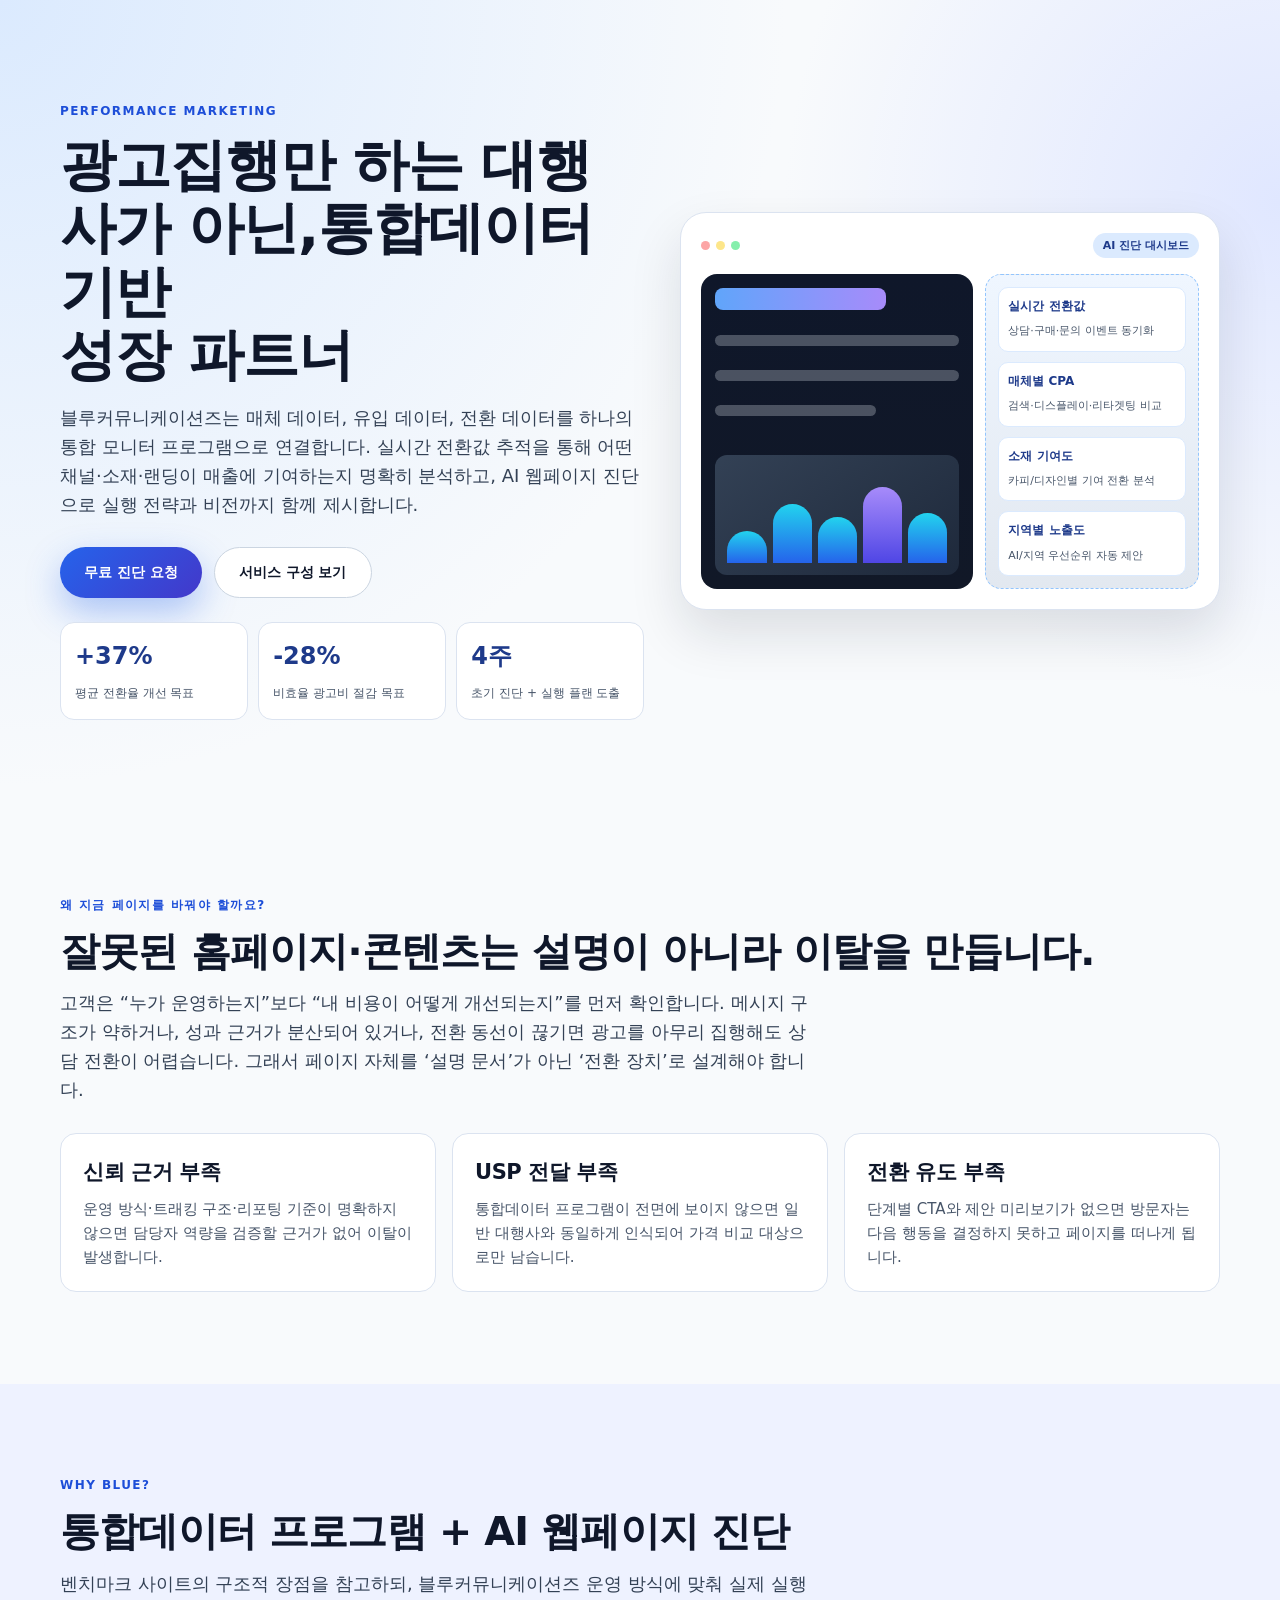
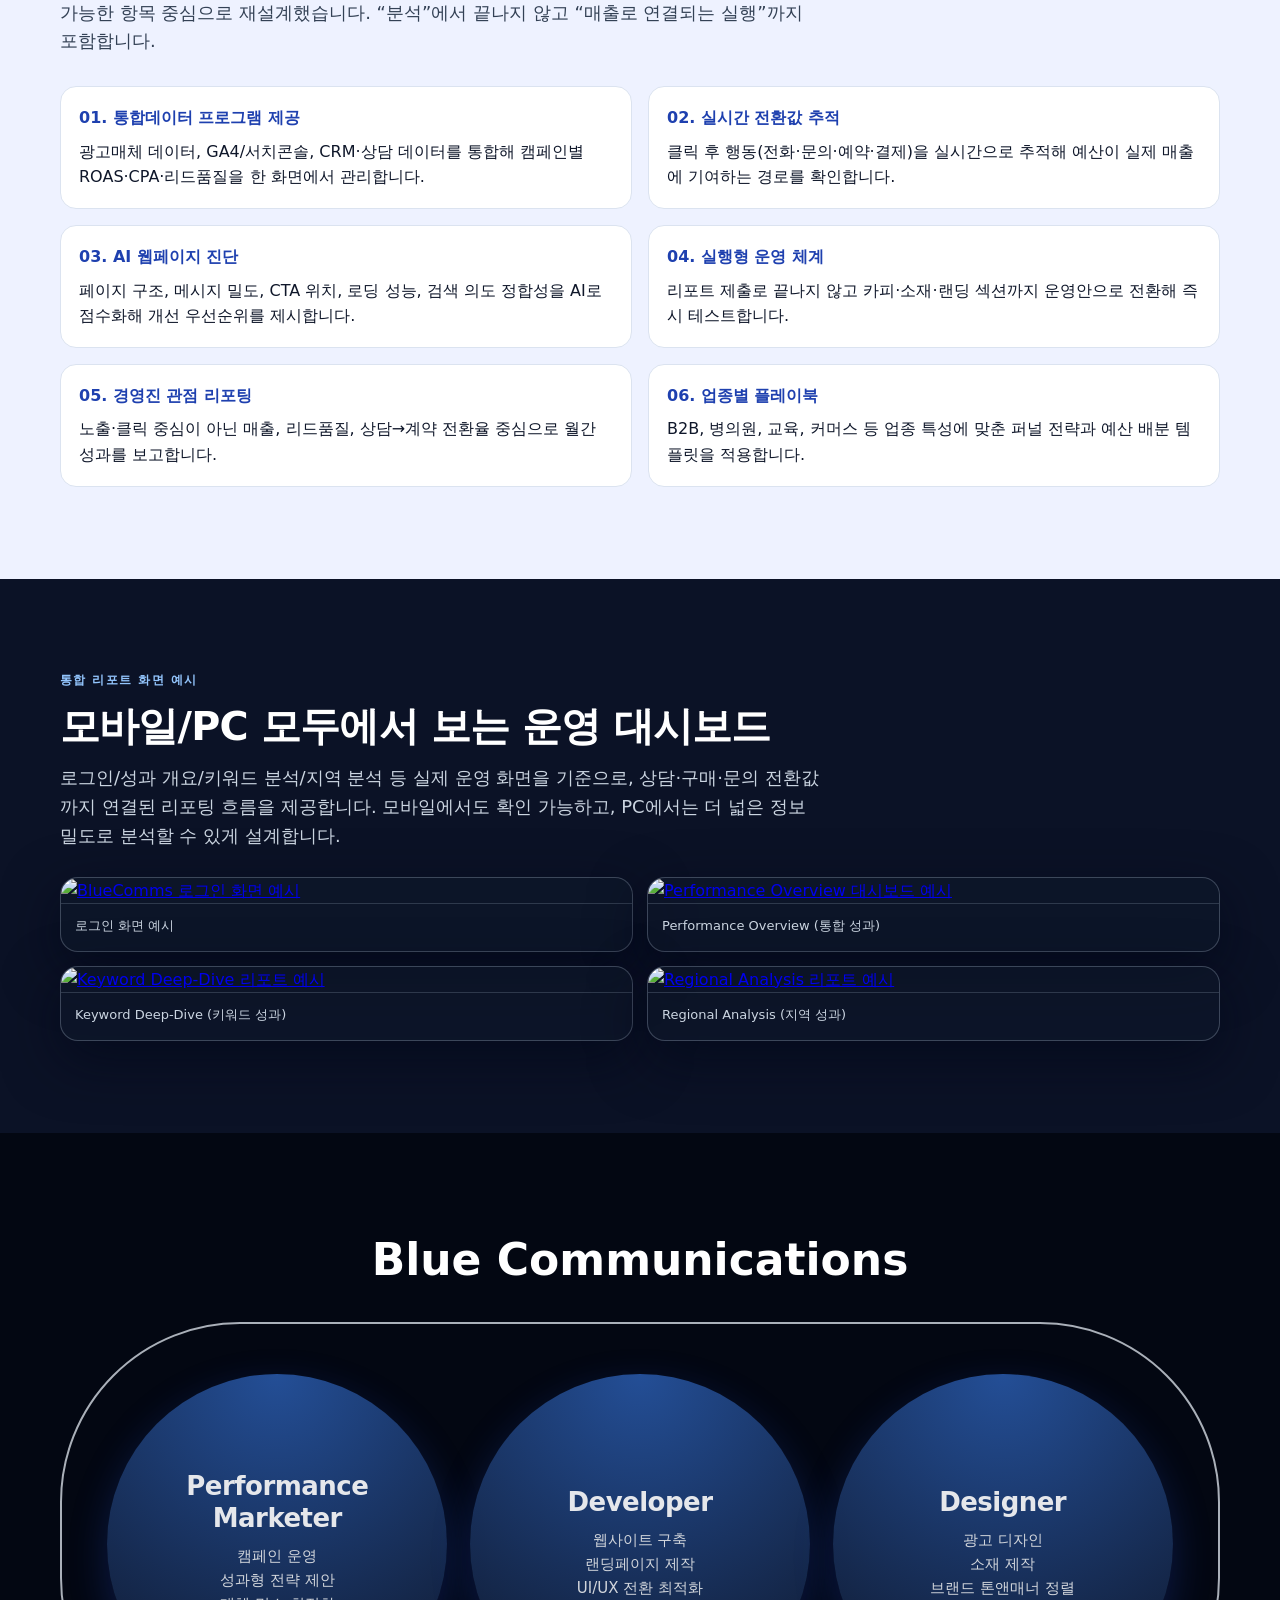
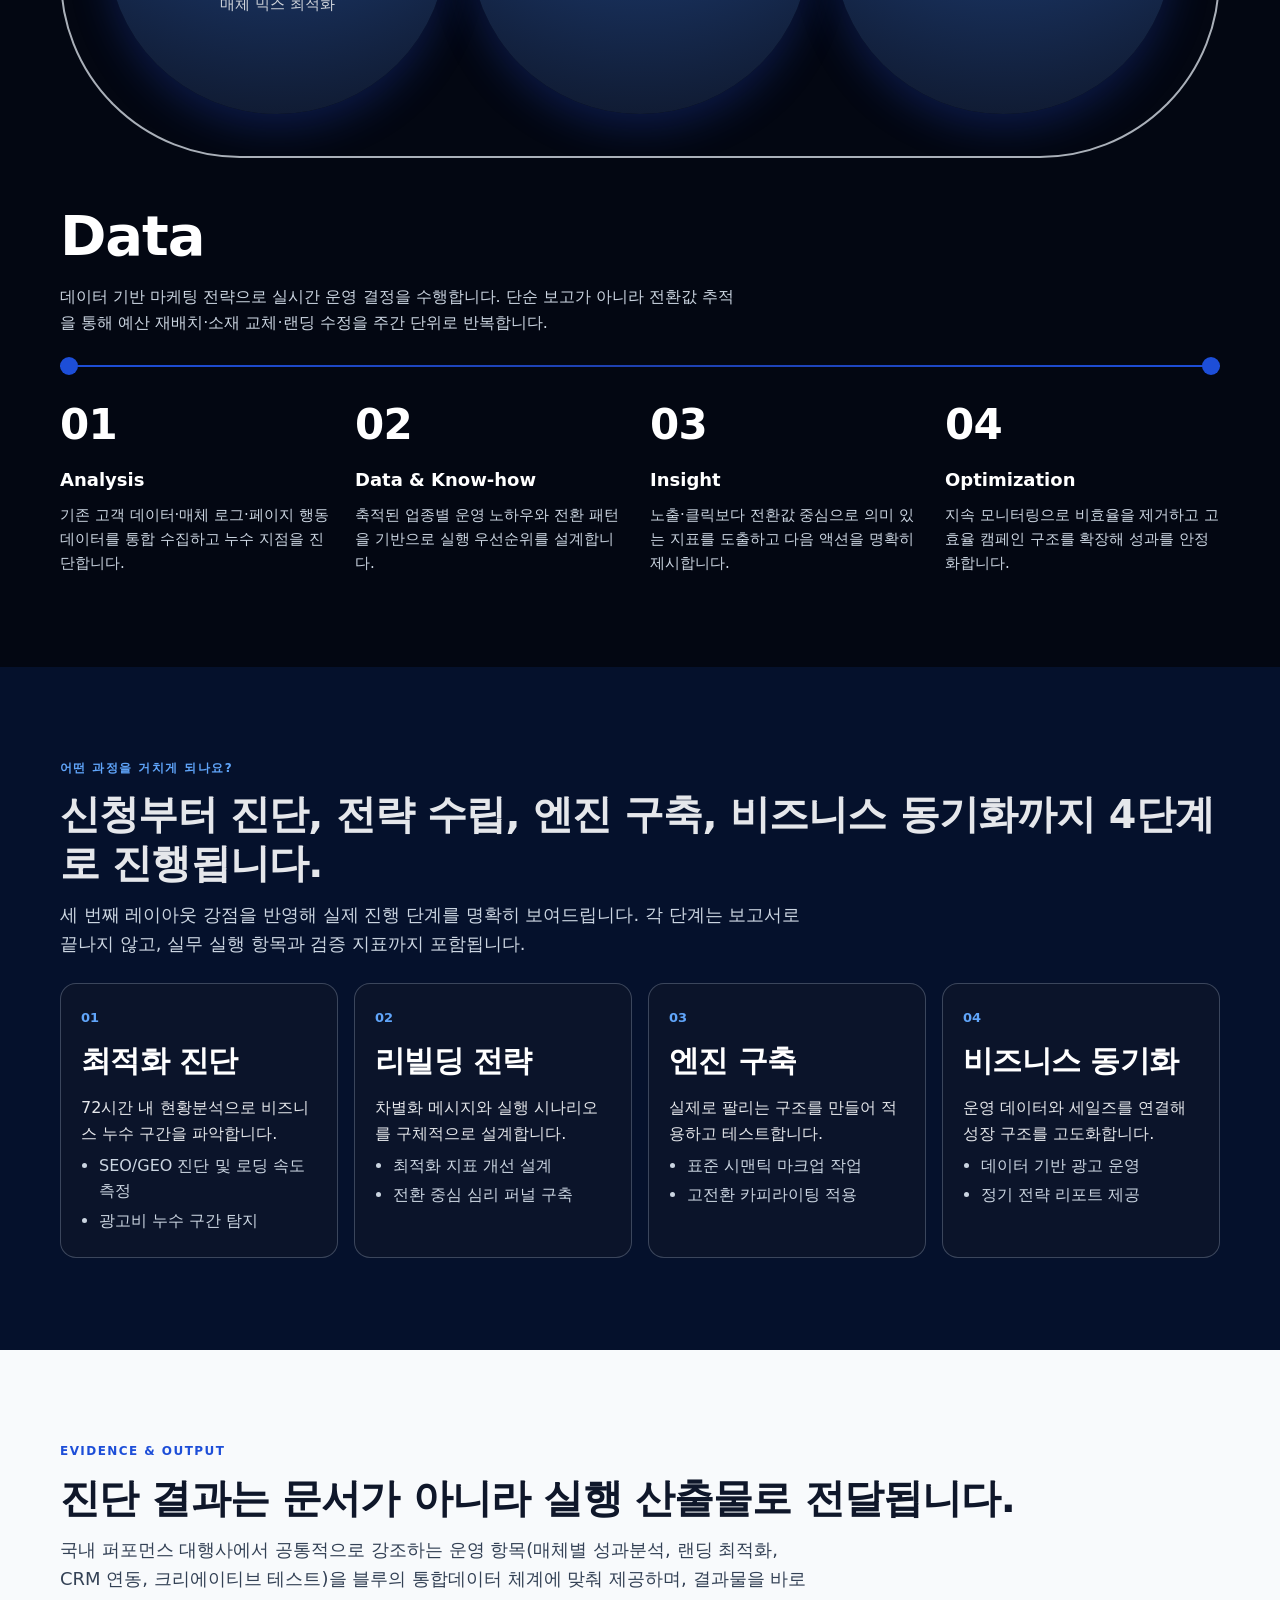
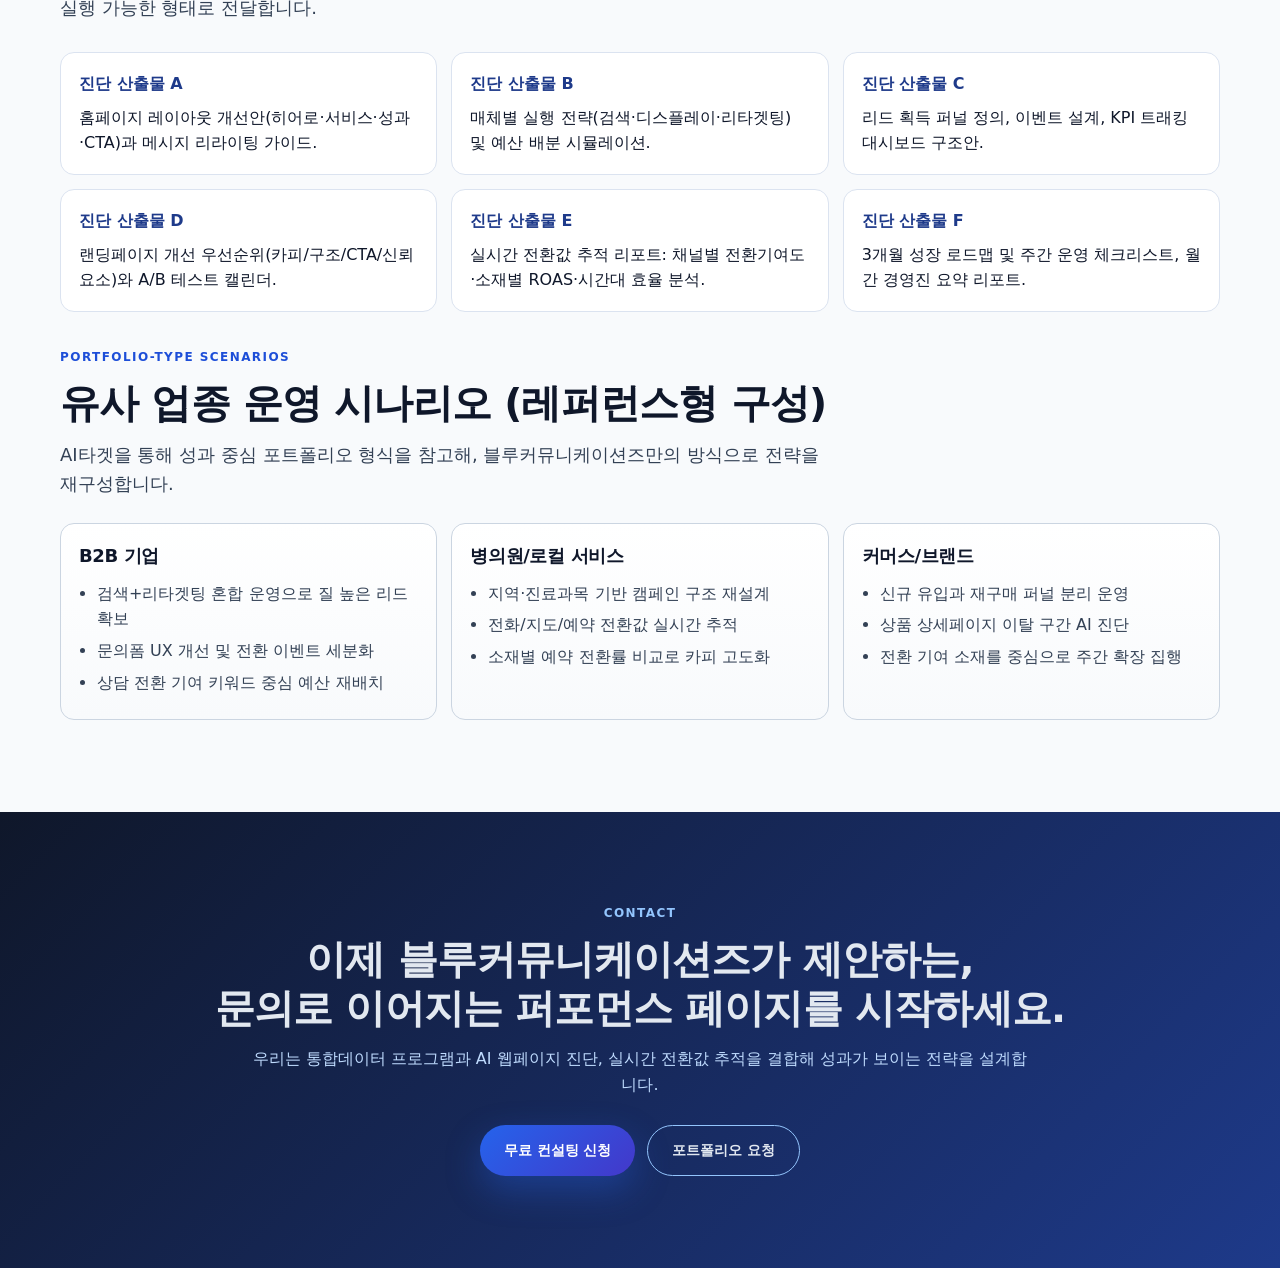
==== growthb-blue-landing2.html @ 8e46e07a "Update growthb-blue-landing2.html" ====
<!DOCTYPE html>
<html lang="ko">
<head>
  <meta charset="UTF-8" />
  <meta name="viewport" content="width=device-width, initial-scale=1" />
  <title>블루커뮤니케이션즈 | 퍼포먼스 마케팅</title>
  <style>
    * { box-sizing: border-box; margin: 0; padding: 0; }
    body {
      font-family: "Pretendard", "Noto Sans KR", -apple-system, BlinkMacSystemFont, system-ui, sans-serif;
      color: #0f172a;
      background: #f8fafc;
      line-height: 1.6;
    }
    .container { width: min(1160px, calc(100% - 40px)); margin: 0 auto; }
    section { padding: 92px 0; }
    .kicker { color: #1d4ed8; font-size: 12px; font-weight: 700; letter-spacing: .12em; text-transform: uppercase; margin-bottom: 12px; }
    h1, h2, h3, h4 { letter-spacing: -0.02em; }
    h1 { font-size: clamp(34px, 5vw, 56px); line-height: 1.13; margin-bottom: 18px; }
    h2 { font-size: clamp(30px, 3.1vw, 42px); line-height: 1.22; margin-bottom: 14px; }
    .lead { color: #334155; font-size: 18px; max-width: 760px; }
    .btn-row { display: flex; flex-wrap: wrap; gap: 12px; margin-top: 28px; }
    .btn { border-radius: 999px; padding: 13px 24px; font-size: 14px; font-weight: 700; text-decoration: none; display: inline-flex; align-items: center; justify-content: center; }
    .btn.primary { background: linear-gradient(135deg, #2563eb, #4338ca); color: #fff; box-shadow: 0 14px 35px rgba(37,99,235,.35); }
    .btn.ghost { border: 1px solid #cbd5e1; color: #0f172a; background: #fff; }

    .hero {
      padding: 102px 0 84px;
      background: radial-gradient(circle at top left, #dbeafe 0, transparent 52%), radial-gradient(circle at right 25%, #e0e7ff 0, transparent 35%), #f8fafc;
    }
    .hero-grid { display: grid; grid-template-columns: 1.04fr .96fr; gap: 36px; align-items: center; }
    .hero-metrics { margin-top: 24px; display: grid; grid-template-columns: repeat(3,1fr); gap: 10px; }
    .metric { background: #fff; border: 1px solid #dbe3f0; border-radius: 14px; padding: 14px; min-height: 84px; }
    .metric strong { display: block; font-size: 24px; color: #1e3a8a; margin-bottom: 4px; }
    .metric span { color: #475569; font-size: 12px; white-space: nowrap; }

    .monitor-card { border-radius: 26px; border: 1px solid #dbe3f0; background: #fff; padding: 20px; box-shadow: 0 24px 52px rgba(15,23,42,.12); }
    .monitor-head { display: flex; justify-content: space-between; align-items: center; margin-bottom: 16px; }
    .dots { display: flex; gap: 6px; }
    .dot { width: 9px; height: 9px; border-radius: 50%; }
    .dot:nth-child(1){ background: #fca5a5; }
    .dot:nth-child(2){ background: #fde68a; }
    .dot:nth-child(3){ background: #86efac; }
    .tag { font-size: 11px; color: #1e3a8a; font-weight: 700; background: #dbeafe; border-radius: 999px; padding: 4px 10px; }
    .monitor-body { display: grid; grid-template-columns: 1.12fr .88fr; gap: 12px; min-height: 300px; }
    .monitor-main { border-radius: 16px; background: linear-gradient(180deg, #0f172a, #111827); color: #e2e8f0; padding: 14px; display: grid; gap: 10px; }
    .line { height: 11px; border-radius: 999px; background: rgba(226,232,240,.28); }
    .line.main { width: 70%; height: 22px; border-radius: 8px; background: linear-gradient(90deg,#60a5fa,#a78bfa); }
    .line.short { width: 66%; }
    .chart-wrap { margin-top: auto; border-radius: 12px; height: 120px; background: linear-gradient(145deg, #334155, #1e293b); padding: 12px; display: flex; align-items: flex-end; gap: 6px; }
    .chart-wrap span { flex: 1; border-radius: 99px 99px 0 0; background: linear-gradient(180deg,#22d3ee,#2563eb); }
    .chart-wrap span:nth-child(1){ height: 34%; }
    .chart-wrap span:nth-child(2){ height: 62%; }
    .chart-wrap span:nth-child(3){ height: 48%; }
    .chart-wrap span:nth-child(4){ height: 79%; background: linear-gradient(180deg,#a78bfa,#4f46e5); }
    .chart-wrap span:nth-child(5){ height: 52%; }
    .monitor-side { border-radius: 16px; border: 1px dashed #93c5fd; background: linear-gradient(180deg, #eff6ff, #e2e8f0); padding: 12px; display: grid; gap: 10px; }
    .side-widget { border-radius: 10px; background: #fff; border: 1px solid #dbeafe; padding: 9px; }
    .side-widget strong { display: block; font-size: 12px; color: #1e3a8a; }
    .side-widget span { color: #475569; font-size: 11px; }

    .section-alt { background: #eef2ff; }
    .grid-3 { display: grid; grid-template-columns: repeat(3,1fr); gap: 16px; margin-top: 28px; }
    .card { background: #fff; border: 1px solid #dbe3f0; border-radius: 16px; padding: 22px; }
    .card h3 { font-size: 21px; margin-bottom: 8px; }
    .card p { color: #475569; font-size: 15px; }

    .solution-grid { margin-top: 30px; display: grid; grid-template-columns: 1fr 1fr; gap: 16px; }
    .solution-item { background: #fff; border-radius: 16px; border: 1px solid #dbe3f0; padding: 18px; }
    .solution-item strong { display: block; margin-bottom: 8px; color: #1e40af; }

    .dark-section { background: #030712; color: #e5e7eb; }
    .venn-shell { margin-top: 26px; padding: 42px 34px; border: 2px solid rgba(226,232,240,.75); border-radius: 180px; position: relative; overflow: hidden; }
    .venn-title { text-align: center; font-size: 56px; font-weight: 700; margin-bottom: 6px; }
    .venn-brand { text-align: center; font-size: 44px; font-weight: 700; color: #fff; margin-bottom: 24px; }
    .venn-grid { display: grid; grid-template-columns: repeat(3, 1fr); gap: 0; align-items: center; margin-top: 8px; }
    .venn-item {
      width: 100%; max-width: 340px; aspect-ratio: 1 / 1; border-radius: 50%;
      margin: 0 auto;
      padding: 54px 20px;
      text-align: center;
      background: radial-gradient(circle at top, rgba(59,130,246,.58), rgba(15,23,42,.92));
      display: flex; flex-direction: column; justify-content: center; gap: 10px;
      box-shadow: 0 14px 38px rgba(30,64,175,.33);
    }
    .venn-item h3 { font-size: 26px; line-height: 1.2; }
    .venn-item p { color: #d1d5db; font-size: 15px; }

    .insight-title { margin-top: 44px; font-size: 56px; color: #fff; }
    .insight-lead { margin-top: 10px; color: #cbd5e1; max-width: 680px; }
    .flow-line { margin-top: 30px; height: 2px; background: linear-gradient(90deg,#1d4ed8,#1e40af,#1d4ed8); position: relative; }
    .flow-line::before, .flow-line::after { content: ""; position: absolute; top: 50%; width: 18px; height: 18px; border-radius: 50%; background: #1d4ed8; transform: translateY(-50%); }
    .flow-line::before { left: 0; }
    .flow-line::after { right: 0; }
    .insight-grid { margin-top: 24px; display: grid; grid-template-columns: repeat(4,1fr); gap: 20px; }
    .insight-box h4 { font-size: 42px; color: #fff; margin-bottom: 8px; }
    .insight-box strong { display: block; font-size: 18px; margin-bottom: 8px; color: #fff; }
    .insight-box p { color: #cbd5e1; font-size: 15px; }

    .diagnosis { background: #05112c; color: #e5e7eb; }
    .diagnosis .lead { color: #cbd5e1; }
    .diag-grid { display: grid; grid-template-columns: repeat(4,1fr); gap: 16px; margin-top: 24px; }
    .diag-card { background: rgba(15,23,42,.72); border: 1px solid rgba(148,163,184,.35); border-radius: 16px; padding: 20px; }
    .diag-card b { color: #60a5fa; font-size: 13px; }
    .diag-card h3 { margin: 8px 0 10px; color: #fff; font-size: 30px; }
    .diag-card ul { margin-top: 6px; padding-left: 18px; color: #cbd5e1; }
    .diag-card li { margin-bottom: 4px; }

    .proof-grid { margin-top: 30px; display: grid; grid-template-columns: repeat(3,1fr); gap: 14px; }
    .proof { border: 1px solid #dbe3f0; border-radius: 14px; padding: 18px; background: #fff; }
    .proof strong { color: #1e3a8a; display: block; margin-bottom: 8px; }

    .portfolio-grid { margin-top: 24px; display: grid; grid-template-columns: repeat(3,1fr); gap: 14px; }
    .portfolio { border-radius: 14px; border: 1px solid #cbd5e1; padding: 18px; background: linear-gradient(180deg,#fff,#f8fafc); }
    .portfolio h4 { font-size: 18px; margin-bottom: 10px; }
    .portfolio ul { padding-left: 18px; color: #334155; }
    .portfolio li { margin-bottom: 6px; }

    .cta { background: linear-gradient(135deg, #0f172a, #1e3a8a); color: #e2e8f0; text-align: center; }
    .cta p { max-width: 780px; margin: 0 auto; color: #bfdbfe; }

    /* Screenshots gallery */
    .gallery { background: #0b1226; color: #e5e7eb; }
    .gallery .lead { color: #cbd5e1; }
    .gallery h2 { color: #fff; }
    .gallery-grid {
      margin-top: 26px;
      display: grid;
      grid-template-columns: 1fr;
      gap: 14px;
    }
    .shot {
      border-radius: 18px;
      overflow: hidden;
      border: 1px solid rgba(148,163,184,.35);
      background: rgba(15,23,42,.65);
      box-shadow: 0 18px 55px rgba(2,6,23,.6);
    }
    .shot a { display: block; }
    .shot img {
      width: 100%;
      height: auto;
      display: block;
    }
    .shot-cap {
      padding: 12px 14px 14px;
      font-size: 13px;
      color: #cbd5e1;
      border-top: 1px solid rgba(148,163,184,.25);
    }

    @media (max-width: 1024px) {
      .hero-grid, .solution-grid, .portfolio-grid { grid-template-columns: 1fr; }
      .hero-metrics { grid-template-columns: 1fr; }
      .grid-3, .proof-grid { grid-template-columns: 1fr; }
      .insight-grid, .diag-grid { grid-template-columns: repeat(2,1fr); }
      .venn-shell { border-radius: 34px; }
      .venn-grid { gap: 12px; }
      .venn-item { max-width: 100%; }
    }
    @media (max-width: 680px) {
      section { padding: 70px 0; }
      .container { width: min(1160px, calc(100% - 28px)); }
      .monitor-body, .insight-grid, .diag-grid { grid-template-columns: 1fr; }
      .venn-title, .venn-brand, .insight-title { font-size: 40px; }

      /* Mobile-first fix for venn section: avoid circles + overflow */
      .venn-shell { padding: 22px 16px; border-radius: 22px; }
      .venn-grid { grid-template-columns: 1fr; gap: 12px; }
      .venn-item {
        aspect-ratio: auto;
        border-radius: 18px;
        padding: 22px 16px;
        max-width: none;
        background: linear-gradient(180deg, rgba(59,130,246,.35), rgba(15,23,42,.92));
      }
      .venn-item h3 { font-size: 22px; }
      .venn-item p { font-size: 14px; }

      /* Gallery on mobile */
      .shot { border-radius: 16px; }
    }

    @media (min-width: 900px) {
      .gallery-grid { grid-template-columns: repeat(2, 1fr); }
    }
  </style>
</head>
<body>
  <section class="hero">
    <div class="container hero-grid">
      <div>
        <div class="kicker">Performance Marketing</div>
        <h1>광고집행만 하는 대행사가 아닌,통합데이터 기반 <br /> 성장 파트너</h1>
        <p class="lead">블루커뮤니케이션즈는 매체 데이터, 유입 데이터, 전환 데이터를 하나의 통합 모니터 프로그램으로 연결합니다. 실시간 전환값 추적을 통해 어떤 채널·소재·랜딩이 매출에 기여하는지 명확히 분석하고, AI 웹페이지 진단으로 실행 전략과 비전까지 함께 제시합니다.</p>
        <div class="btn-row">
          <a class="btn primary" href="#consult">무료 진단 요청</a>
          <a class="btn ghost" href="#modules">서비스 구성 보기</a>
        </div>
        <div class="hero-metrics">
          <div class="metric"><strong>+37%</strong><span>평균 전환율 개선 목표</span></div>
          <div class="metric"><strong>-28%</strong><span>비효율 광고비 절감 목표</span></div>
          <div class="metric"><strong>4주</strong><span>초기 진단 + 실행 플랜 도출</span></div>
        </div>
      </div>
      <div class="monitor-card" aria-label="광고 통합 모니터 프로그램 이미지">
        <div class="monitor-head">
          <div class="dots"><span class="dot"></span><span class="dot"></span><span class="dot"></span></div>
          <span class="tag">AI 진단 대시보드</span>
        </div>
        <div class="monitor-body">
          <div class="monitor-main">
            <div class="line main"></div>
            <div class="line"></div>
            <div class="line"></div>
            <div class="line short"></div>
            <div class="chart-wrap"><span></span><span></span><span></span><span></span><span></span></div>
          </div>
          <div class="monitor-side">
            <div class="side-widget"><strong>실시간 전환값</strong><span>상담·구매·문의 이벤트 동기화</span></div>
            <div class="side-widget"><strong>매체별 CPA</strong><span>검색·디스플레이·리타겟팅 비교</span></div>
            <div class="side-widget"><strong>소재 기여도</strong><span>카피/디자인별 기여 전환 분석</span></div>
            <div class="side-widget"><strong>지역별 노출도 </strong><span> AI/지역 우선순위 자동 제안</span></div>
          </div>
        </div>
      </div>
    </div>
  </section>

  <section>
    <div class="container">
      <div class="kicker">왜 지금 페이지를 바꿔야 할까요?</div>
      <h2>잘못된 홈페이지·콘텐츠는 설명이 아니라 이탈을 만듭니다.</h2>
      <p class="lead">고객은 “누가 운영하는지”보다 “내 비용이 어떻게 개선되는지”를 먼저 확인합니다. 메시지 구조가 약하거나, 성과 근거가 분산되어 있거나, 전환 동선이 끊기면 광고를 아무리 집행해도 상담 전환이 어렵습니다. 그래서 페이지 자체를 ‘설명 문서’가 아닌 ‘전환 장치’로 설계해야 합니다.</p>
      <div class="grid-3">
        <article class="card"><h3>신뢰 근거 부족</h3><p>운영 방식·트래킹 구조·리포팅 기준이 명확하지 않으면 담당자 역량을 검증할 근거가 없어 이탈이 발생합니다.</p></article>
        <article class="card"><h3>USP 전달 부족</h3><p>통합데이터 프로그램이 전면에 보이지 않으면 일반 대행사와 동일하게 인식되어 가격 비교 대상으로만 남습니다.</p></article>
        <article class="card"><h3>전환 유도 부족</h3><p>단계별 CTA와 제안 미리보기가 없으면 방문자는 다음 행동을 결정하지 못하고 페이지를 떠나게 됩니다.</p></article>
      </div>
    </div>
  </section>

  <section class="section-alt" id="modules">
    <div class="container">
      <div class="kicker">WHY Blue?</div>
      <h2>통합데이터 프로그램 + AI 웹페이지 진단</h2>
      <p class="lead">벤치마크 사이트의 구조적 장점을 참고하되, 블루커뮤니케이션즈 운영 방식에 맞춰 실제 실행 가능한 항목 중심으로 재설계했습니다. “분석”에서 끝나지 않고 “매출로 연결되는 실행”까지 포함합니다.</p>
      <div class="solution-grid">
        <div class="solution-item"><strong>01. 통합데이터 프로그램 제공</strong>광고매체 데이터, GA4/서치콘솔, CRM·상담 데이터를 통합해 캠페인별 ROAS·CPA·리드품질을 한 화면에서 관리합니다.</div>
        <div class="solution-item"><strong>02. 실시간 전환값 추적</strong>클릭 후 행동(전화·문의·예약·결제)을 실시간으로 추적해 예산이 실제 매출에 기여하는 경로를 확인합니다.</div>
        <div class="solution-item"><strong>03. AI 웹페이지 진단</strong>페이지 구조, 메시지 밀도, CTA 위치, 로딩 성능, 검색 의도 정합성을 AI로 점수화해 개선 우선순위를 제시합니다.</div>
        <div class="solution-item"><strong>04. 실행형 운영 체계</strong>리포트 제출로 끝나지 않고 카피·소재·랜딩 섹션까지 운영안으로 전환해 즉시 테스트합니다.</div>
        <div class="solution-item"><strong>05. 경영진 관점 리포팅</strong>노출·클릭 중심이 아닌 매출, 리드품질, 상담→계약 전환율 중심으로 월간 성과를 보고합니다.</div>
        <div class="solution-item"><strong>06. 업종별 플레이북</strong>B2B, 병의원, 교육, 커머스 등 업종 특성에 맞춘 퍼널 전략과 예산 배분 템플릿을 적용합니다.</div>
      </div>
    </div>
  </section>

  <section class="gallery" id="screens">
    <div class="container">
      <div class="kicker" style="color:#93c5fd">통합 리포트 화면 예시</div>
      <h2>모바일/PC 모두에서 보는 운영 대시보드</h2>
      <p class="lead">로그인/성과 개요/키워드 분석/지역 분석 등 실제 운영 화면을 기준으로, 상담·구매·문의 전환값까지 연결된 리포팅 흐름을 제공합니다. 모바일에서도 확인 가능하고, PC에서는 더 넓은 정보 밀도로 분석할 수 있게 설계합니다.</p>
      <div class="gallery-grid">
        <figure class="shot">
          <a href="assets/1.png" target="_blank" rel="noopener">
            <img src="assets/1.png" alt="BlueComms 로그인 화면 예시" loading="lazy" />
          </a>
          <figcaption class="shot-cap">로그인 화면 예시</figcaption>
        </figure>
        <figure class="shot">
          <a href="assets/2.png" target="_blank" rel="noopener">
            <img src="assets/2.png" alt="Performance Overview 대시보드 예시" loading="lazy" />
          </a>
          <figcaption class="shot-cap">Performance Overview (통합 성과)</figcaption>
        </figure>
        <figure class="shot">
          <a href="assets/3.png" target="_blank" rel="noopener">
            <img src="assets/3.png" alt="Keyword Deep-Dive 리포트 예시" loading="lazy" />
          </a>
          <figcaption class="shot-cap">Keyword Deep-Dive (키워드 성과)</figcaption>
        </figure>
        <figure class="shot">
          <a href="assets/4.png" target="_blank" rel="noopener">
            <img src="assets/4.png" alt="Regional Analysis 리포트 예시" loading="lazy" />
          </a>
          <figcaption class="shot-cap">Regional Analysis (지역 성과)</figcaption>
        </figure>
      </div>
    </div>
  </section>

  <section class="dark-section">
    <div class="container">
      <div class="venn-brand">Blue Communications</div>
      <div class="venn-shell">
        <div class="venn-grid">
          <article class="venn-item">
            <h3>Performance<br />Marketer</h3>
            <p>캠페인 운영<br />성과형 전략 제안<br />매체 믹스 최적화</p>
          </article>
          <article class="venn-item">
            <h3>Developer</h3>
            <p>웹사이트 구축<br />랜딩페이지 제작<br />UI/UX 전환 최적화</p>
          </article>
          <article class="venn-item">
            <h3>Designer</h3>
            <p>광고 디자인<br />소재 제작<br />브랜드 톤앤매너 정렬</p>
          </article>
        </div>
      </div>
      <h2 class="insight-title">Data</h2>
      <p class="insight-lead">데이터 기반 마케팅 전략으로 실시간 운영 결정을 수행합니다. 단순 보고가 아니라 전환값 추적을 통해 예산 재배치·소재 교체·랜딩 수정을 주간 단위로 반복합니다.</p>
      <div class="flow-line"></div>
      <div class="insight-grid">
        <article class="insight-box"><h4>01</h4><strong>Analysis</strong><p>기존 고객 데이터·매체 로그·페이지 행동 데이터를 통합 수집하고 누수 지점을 진단합니다.</p></article>
        <article class="insight-box"><h4>02</h4><strong>Data &amp; Know-how</strong><p>축적된 업종별 운영 노하우와 전환 패턴을 기반으로 실행 우선순위를 설계합니다.</p></article>
        <article class="insight-box"><h4>03</h4><strong>Insight</strong><p>노출·클릭보다 전환값 중심으로 의미 있는 지표를 도출하고 다음 액션을 명확히 제시합니다.</p></article>
        <article class="insight-box"><h4>04</h4><strong>Optimization</strong><p>지속 모니터링으로 비효율을 제거하고 고효율 캠페인 구조를 확장해 성과를 안정화합니다.</p></article>
      </div>
    </div>
  </section>

  <section class="diagnosis">
    <div class="container">
      <div class="kicker" style="color:#60a5fa">어떤 과정을 거치게 되나요?</div>
      <h2>신청부터 진단, 전략 수립, 엔진 구축, 비즈니스 동기화까지 4단계로 진행됩니다.</h2>
      <p class="lead">세 번째 레이아웃 강점을 반영해 실제 진행 단계를 명확히 보여드립니다. 각 단계는 보고서로 끝나지 않고, 실무 실행 항목과 검증 지표까지 포함됩니다.</p>
      <div class="diag-grid">
        <article class="diag-card"><b>01</b><h3>최적화 진단</h3><p>72시간 내 현황분석으로 비즈니스 누수 구간을 파악합니다.</p><ul><li>SEO/GEO 진단 및 로딩 속도 측정</li><li>광고비 누수 구간 탐지</li></ul></article>
        <article class="diag-card"><b>02</b><h3>리빌딩 전략</h3><p>차별화 메시지와 실행 시나리오를 구체적으로 설계합니다.</p><ul><li>최적화 지표 개선 설계</li><li>전환 중심 심리 퍼널 구축</li></ul></article>
        <article class="diag-card"><b>03</b><h3>엔진 구축</h3><p>실제로 팔리는 구조를 만들어 적용하고 테스트합니다.</p><ul><li>표준 시맨틱 마크업 작업</li><li>고전환 카피라이팅 적용</li></ul></article>
        <article class="diag-card"><b>04</b><h3>비즈니스 동기화</h3><p>운영 데이터와 세일즈를 연결해 성장 구조를 고도화합니다.</p><ul><li>데이터 기반 광고 운영</li><li>정기 전략 리포트 제공</li></ul></article>
      </div>
    </div>
  </section>

  <section>
    <div class="container">
      <div class="kicker">Evidence & Output</div>
      <h2>진단 결과는 문서가 아니라 실행 산출물로 전달됩니다.</h2>
      <p class="lead">국내 퍼포먼스 대행사에서 공통적으로 강조하는 운영 항목(매체별 성과분석, 랜딩 최적화, CRM 연동, 크리에이티브 테스트)을 블루의 통합데이터 체계에 맞춰 제공하며, 결과물을 바로 실행 가능한 형태로 전달합니다.</p>
      <div class="proof-grid">
        <article class="proof"><strong>진단 산출물 A</strong>홈페이지 레이아웃 개선안(히어로·서비스·성과·CTA)과 메시지 리라이팅 가이드.</article>
        <article class="proof"><strong>진단 산출물 B</strong>매체별 실행 전략(검색·디스플레이·리타겟팅) 및 예산 배분 시뮬레이션.</article>
        <article class="proof"><strong>진단 산출물 C</strong>리드 획득 퍼널 정의, 이벤트 설계, KPI 트래킹 대시보드 구조안.</article>
        <article class="proof"><strong>진단 산출물 D</strong>랜딩페이지 개선 우선순위(카피/구조/CTA/신뢰요소)와 A/B 테스트 캘린더.</article>
        <article class="proof"><strong>진단 산출물 E</strong>실시간 전환값 추적 리포트: 채널별 전환기여도·소재별 ROAS·시간대 효율 분석.</article>
        <article class="proof"><strong>진단 산출물 F</strong>3개월 성장 로드맵 및 주간 운영 체크리스트, 월간 경영진 요약 리포트.</article>
      </div>

      <div class="kicker" style="margin-top:36px">Portfolio-Type Scenarios</div>
      <h2>유사 업종 운영 시나리오 (레퍼런스형 구성)</h2>
      <p class="lead">AI타겟을 통해 성과 중심 포트폴리오 형식을 참고해, 블루커뮤니케이션즈만의 방식으로 전략을 재구성합니다.</p>
      <div class="portfolio-grid">
        <article class="portfolio">
          <h4>B2B 기업</h4>
          <ul>
            <li>검색+리타겟팅 혼합 운영으로 질 높은 리드 확보</li>
            <li>문의폼 UX 개선 및 전환 이벤트 세분화</li>
            <li>상담 전환 기여 키워드 중심 예산 재배치</li>
          </ul>
        </article>
        <article class="portfolio">
          <h4>병의원/로컬 서비스</h4>
          <ul>
            <li>지역·진료과목 기반 캠페인 구조 재설계</li>
            <li>전화/지도/예약 전환값 실시간 추적</li>
            <li>소재별 예약 전환률 비교로 카피 고도화</li>
          </ul>
        </article>
        <article class="portfolio">
          <h4>커머스/브랜드</h4>
          <ul>
            <li>신규 유입과 재구매 퍼널 분리 운영</li>
            <li>상품 상세페이지 이탈 구간 AI 진단</li>
            <li>전환 기여 소재를 중심으로 주간 확장 집행</li>
          </ul>
        </article>
      </div>
    </div>
  </section>

  <section class="cta" id="consult">
    <div class="container">
      <div class="kicker" style="color:#93c5fd">Contact</div>
      <h2>이제 블루커뮤니케이션즈가 제안하는,<br />문의로 이어지는 퍼포먼스 페이지를 시작하세요.</h2>
      <p>우리는 통합데이터 프로그램과 AI 웹페이지 진단, 실시간 전환값 추적을 결합해 성과가 보이는 전략을 설계합니다.</p>
      <div class="btn-row" style="justify-content:center">
        <a class="btn primary" href="#">무료 컨설팅 신청</a>
        <a class="btn ghost" href="#" style="background:transparent;color:#e2e8f0;border-color:#93c5fd">포트폴리오 요청</a>
      </div>
    </div>
  </section>
</body>
</html>
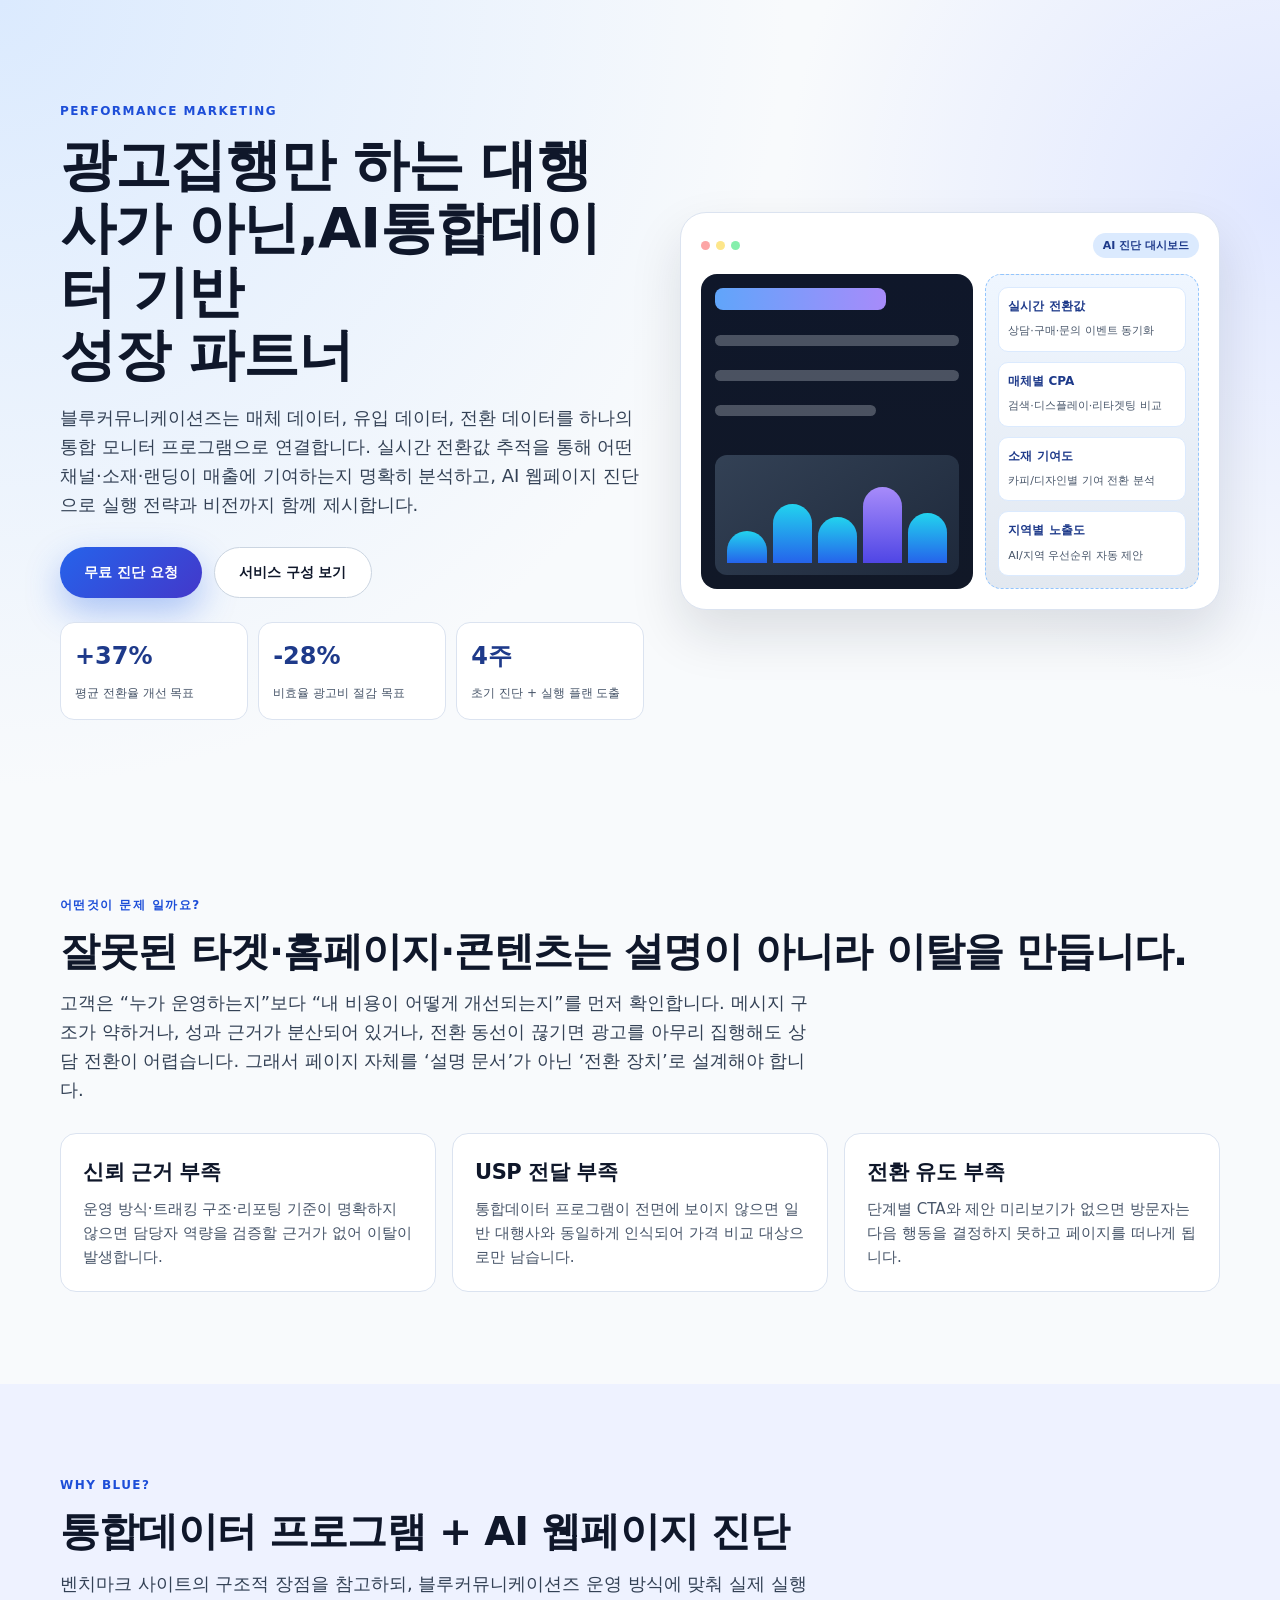
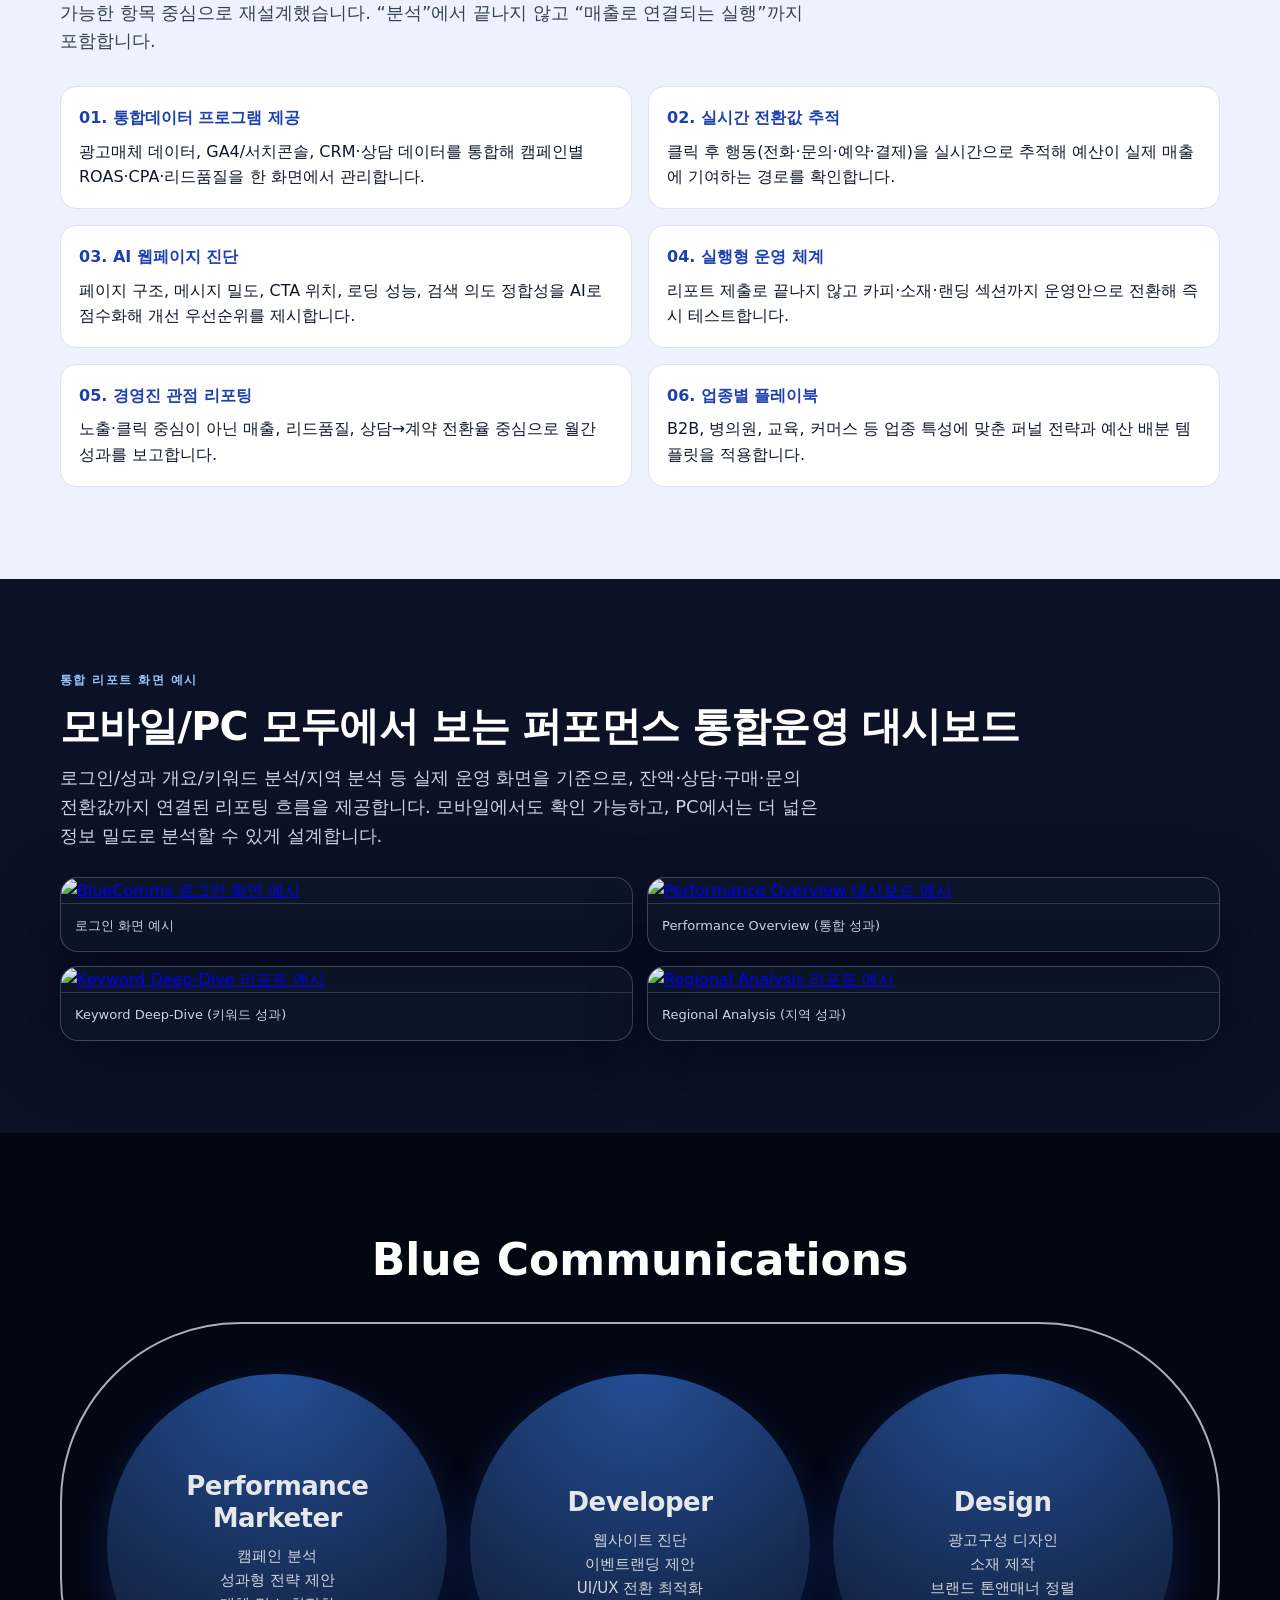
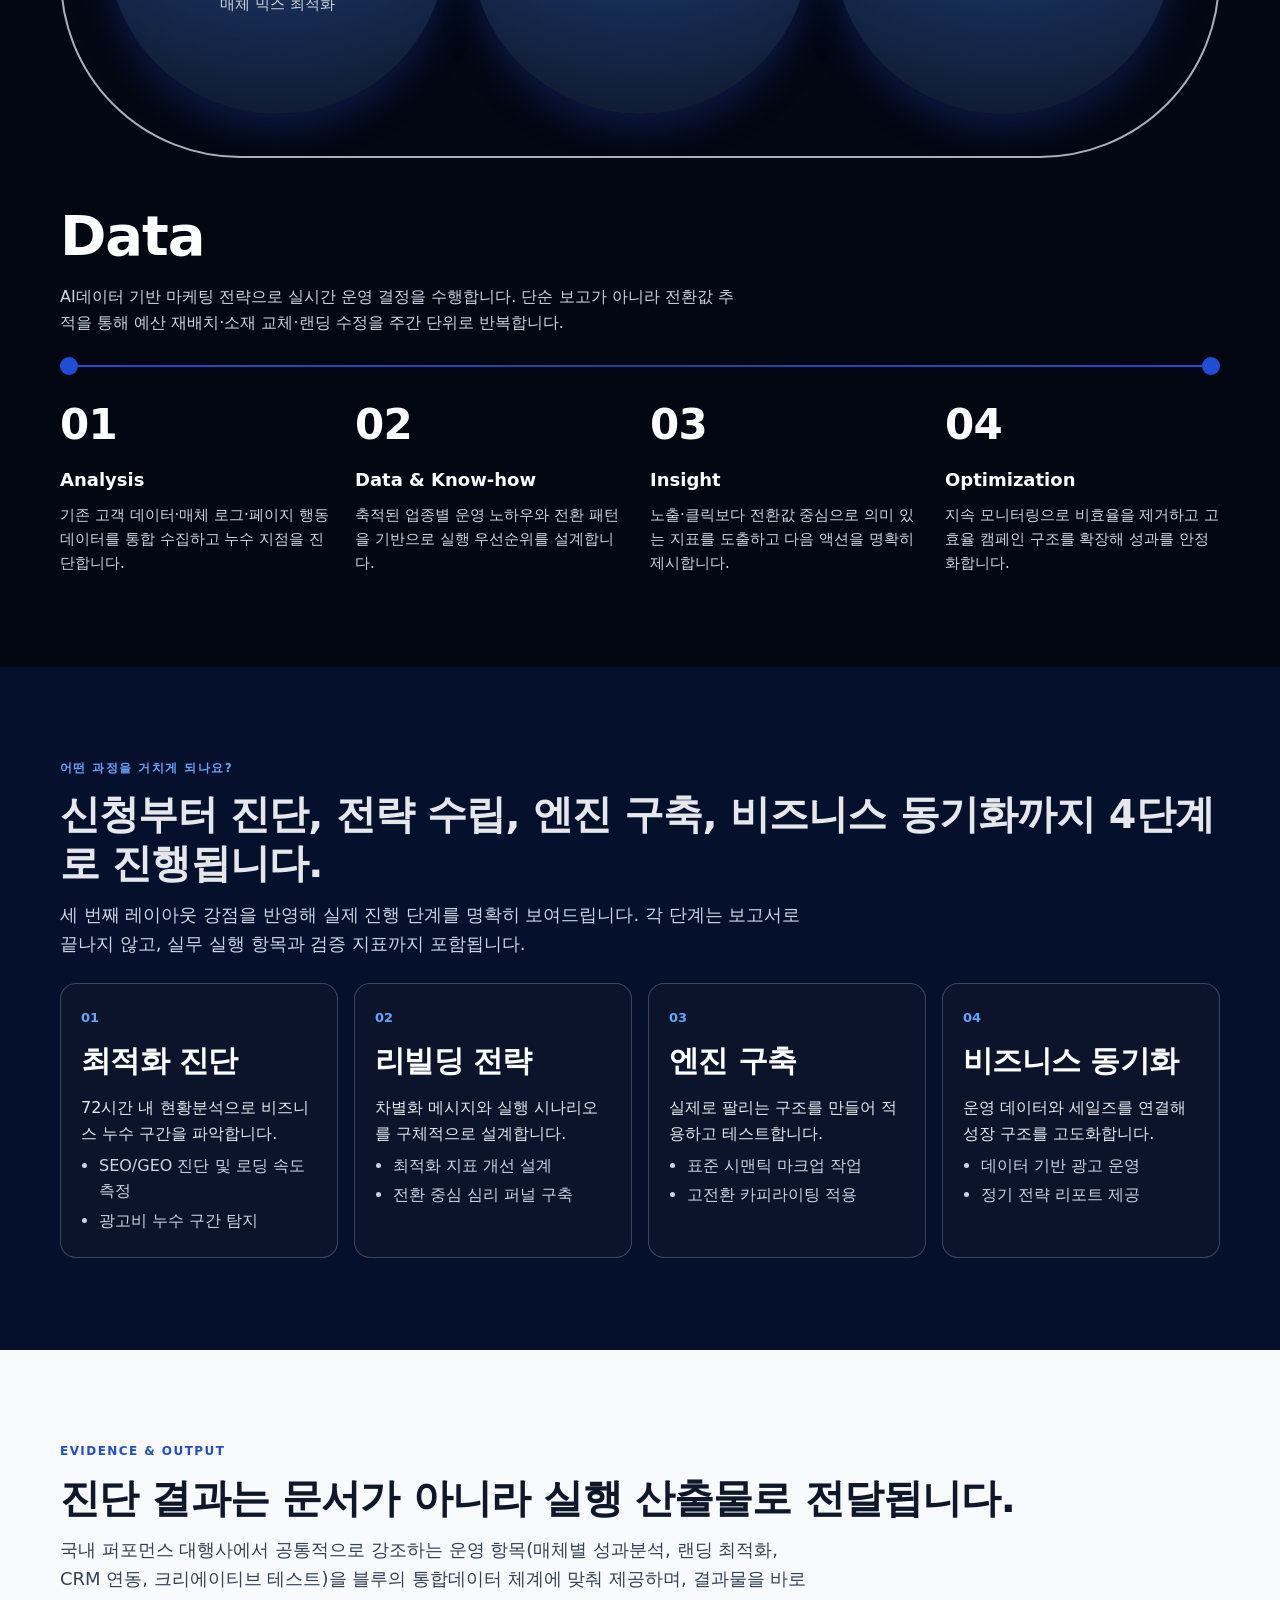
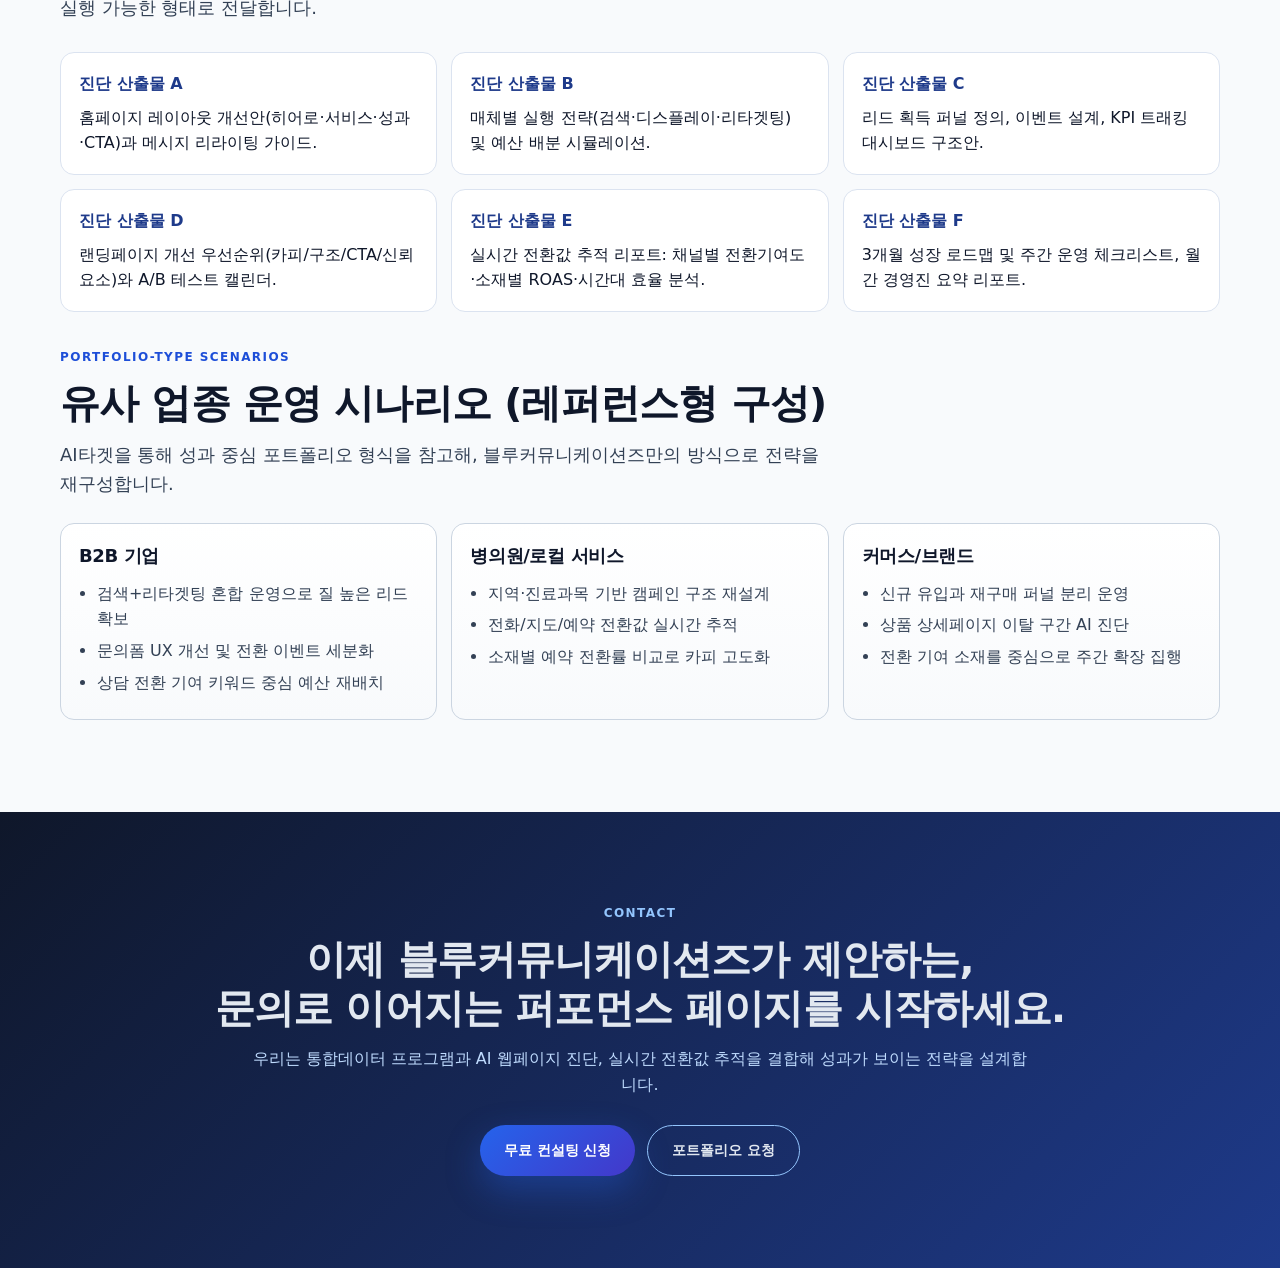
==== commit d126c889: "Update growthb-blue-landing2.html" ====
--- a/growthb-blue-landing2.html
+++ b/growthb-blue-landing2.html
@@ -191,7 +191,7 @@
     <div class="container hero-grid">
       <div>
         <div class="kicker">Performance Marketing</div>
-        <h1>광고집행만 하는 대행사가 아닌,통합데이터 기반 <br /> 성장 파트너</h1>
+        <h1>광고집행만 하는 대행사가 아닌,AI통합데이터 기반 <br /> 성장 파트너</h1>
         <p class="lead">블루커뮤니케이션즈는 매체 데이터, 유입 데이터, 전환 데이터를 하나의 통합 모니터 프로그램으로 연결합니다. 실시간 전환값 추적을 통해 어떤 채널·소재·랜딩이 매출에 기여하는지 명확히 분석하고, AI 웹페이지 진단으로 실행 전략과 비전까지 함께 제시합니다.</p>
         <div class="btn-row">
           <a class="btn primary" href="#consult">무료 진단 요청</a>
@@ -229,8 +229,8 @@
 
   <section>
     <div class="container">
-      <div class="kicker">왜 지금 페이지를 바꿔야 할까요?</div>
-      <h2>잘못된 홈페이지·콘텐츠는 설명이 아니라 이탈을 만듭니다.</h2>
+      <div class="kicker">어떤것이 문제 일까요?</div>
+      <h2>잘못된 타겟·홈페이지·콘텐츠는 설명이 아니라 이탈을 만듭니다.</h2>
       <p class="lead">고객은 “누가 운영하는지”보다 “내 비용이 어떻게 개선되는지”를 먼저 확인합니다. 메시지 구조가 약하거나, 성과 근거가 분산되어 있거나, 전환 동선이 끊기면 광고를 아무리 집행해도 상담 전환이 어렵습니다. 그래서 페이지 자체를 ‘설명 문서’가 아닌 ‘전환 장치’로 설계해야 합니다.</p>
       <div class="grid-3">
         <article class="card"><h3>신뢰 근거 부족</h3><p>운영 방식·트래킹 구조·리포팅 기준이 명확하지 않으면 담당자 역량을 검증할 근거가 없어 이탈이 발생합니다.</p></article>
@@ -259,30 +259,30 @@
   <section class="gallery" id="screens">
     <div class="container">
       <div class="kicker" style="color:#93c5fd">통합 리포트 화면 예시</div>
-      <h2>모바일/PC 모두에서 보는 운영 대시보드</h2>
-      <p class="lead">로그인/성과 개요/키워드 분석/지역 분석 등 실제 운영 화면을 기준으로, 상담·구매·문의 전환값까지 연결된 리포팅 흐름을 제공합니다. 모바일에서도 확인 가능하고, PC에서는 더 넓은 정보 밀도로 분석할 수 있게 설계합니다.</p>
+      <h2>모바일/PC 모두에서 보는 퍼포먼스 통합운영 대시보드</h2>
+      <p class="lead">로그인/성과 개요/키워드 분석/지역 분석 등 실제 운영 화면을 기준으로, 잔액·상담·구매·문의 전환값까지 연결된 리포팅 흐름을 제공합니다. 모바일에서도 확인 가능하고, PC에서는 더 넓은 정보 밀도로 분석할 수 있게 설계합니다.</p>
       <div class="gallery-grid">
         <figure class="shot">
-          <a href="assets/1.png" target="_blank" rel="noopener">
-            <img src="assets/1.png" alt="BlueComms 로그인 화면 예시" loading="lazy" />
+          <a href="https://sample-mu-three-84.vercel.app/1.png" target="_blank" rel="noopener">
+            <img src="https://sample-mu-three-84.vercel.app/1.png" alt="BlueComms 로그인 화면 예시" loading="lazy" />
           </a>
           <figcaption class="shot-cap">로그인 화면 예시</figcaption>
         </figure>
         <figure class="shot">
-          <a href="assets/2.png" target="_blank" rel="noopener">
-            <img src="assets/2.png" alt="Performance Overview 대시보드 예시" loading="lazy" />
+          <a href="https://sample-mu-three-84.vercel.app/2.png" target="_blank" rel="noopener">
+            <img src="https://sample-mu-three-84.vercel.app/2.png" alt="Performance Overview 대시보드 예시" loading="lazy" />
           </a>
           <figcaption class="shot-cap">Performance Overview (통합 성과)</figcaption>
         </figure>
         <figure class="shot">
-          <a href="assets/3.png" target="_blank" rel="noopener">
-            <img src="assets/3.png" alt="Keyword Deep-Dive 리포트 예시" loading="lazy" />
+          <a href="https://sample-mu-three-84.vercel.app/3.png target="_blank" rel="noopener">
+            <img src="https://sample-mu-three-84.vercel.app/3.png" alt="Keyword Deep-Dive 리포트 예시" loading="lazy" />
           </a>
           <figcaption class="shot-cap">Keyword Deep-Dive (키워드 성과)</figcaption>
         </figure>
         <figure class="shot">
-          <a href="assets/4.png" target="_blank" rel="noopener">
-            <img src="assets/4.png" alt="Regional Analysis 리포트 예시" loading="lazy" />
+          <a href="https://sample-mu-three-84.vercel.app/4.png" target="_blank" rel="noopener">
+            <img src="https://sample-mu-three-84.vercel.app/4.png" alt="Regional Analysis 리포트 예시" loading="lazy" />
           </a>
           <figcaption class="shot-cap">Regional Analysis (지역 성과)</figcaption>
         </figure>
@@ -297,20 +297,20 @@
         <div class="venn-grid">
           <article class="venn-item">
             <h3>Performance<br />Marketer</h3>
-            <p>캠페인 운영<br />성과형 전략 제안<br />매체 믹스 최적화</p>
+            <p>캠페인 분석<br />성과형 전략 제안<br />매체 믹스 최적화</p>
           </article>
           <article class="venn-item">
             <h3>Developer</h3>
-            <p>웹사이트 구축<br />랜딩페이지 제작<br />UI/UX 전환 최적화</p>
+            <p>웹사이트 진단<br />이벤트랜딩 제안<br />UI/UX 전환 최적화</p>
           </article>
           <article class="venn-item">
-            <h3>Designer</h3>
-            <p>광고 디자인<br />소재 제작<br />브랜드 톤앤매너 정렬</p>
+            <h3>Design</h3>
+            <p>광고구성 디자인<br />소재 제작<br />브랜드 톤앤매너 정렬</p>
           </article>
         </div>
       </div>
       <h2 class="insight-title">Data</h2>
-      <p class="insight-lead">데이터 기반 마케팅 전략으로 실시간 운영 결정을 수행합니다. 단순 보고가 아니라 전환값 추적을 통해 예산 재배치·소재 교체·랜딩 수정을 주간 단위로 반복합니다.</p>
+      <p class="insight-lead">AI데이터 기반 마케팅 전략으로 실시간 운영 결정을 수행합니다. 단순 보고가 아니라 전환값 추적을 통해 예산 재배치·소재 교체·랜딩 수정을 주간 단위로 반복합니다.</p>
       <div class="flow-line"></div>
       <div class="insight-grid">
         <article class="insight-box"><h4>01</h4><strong>Analysis</strong><p>기존 고객 데이터·매체 로그·페이지 행동 데이터를 통합 수집하고 누수 지점을 진단합니다.</p></article>
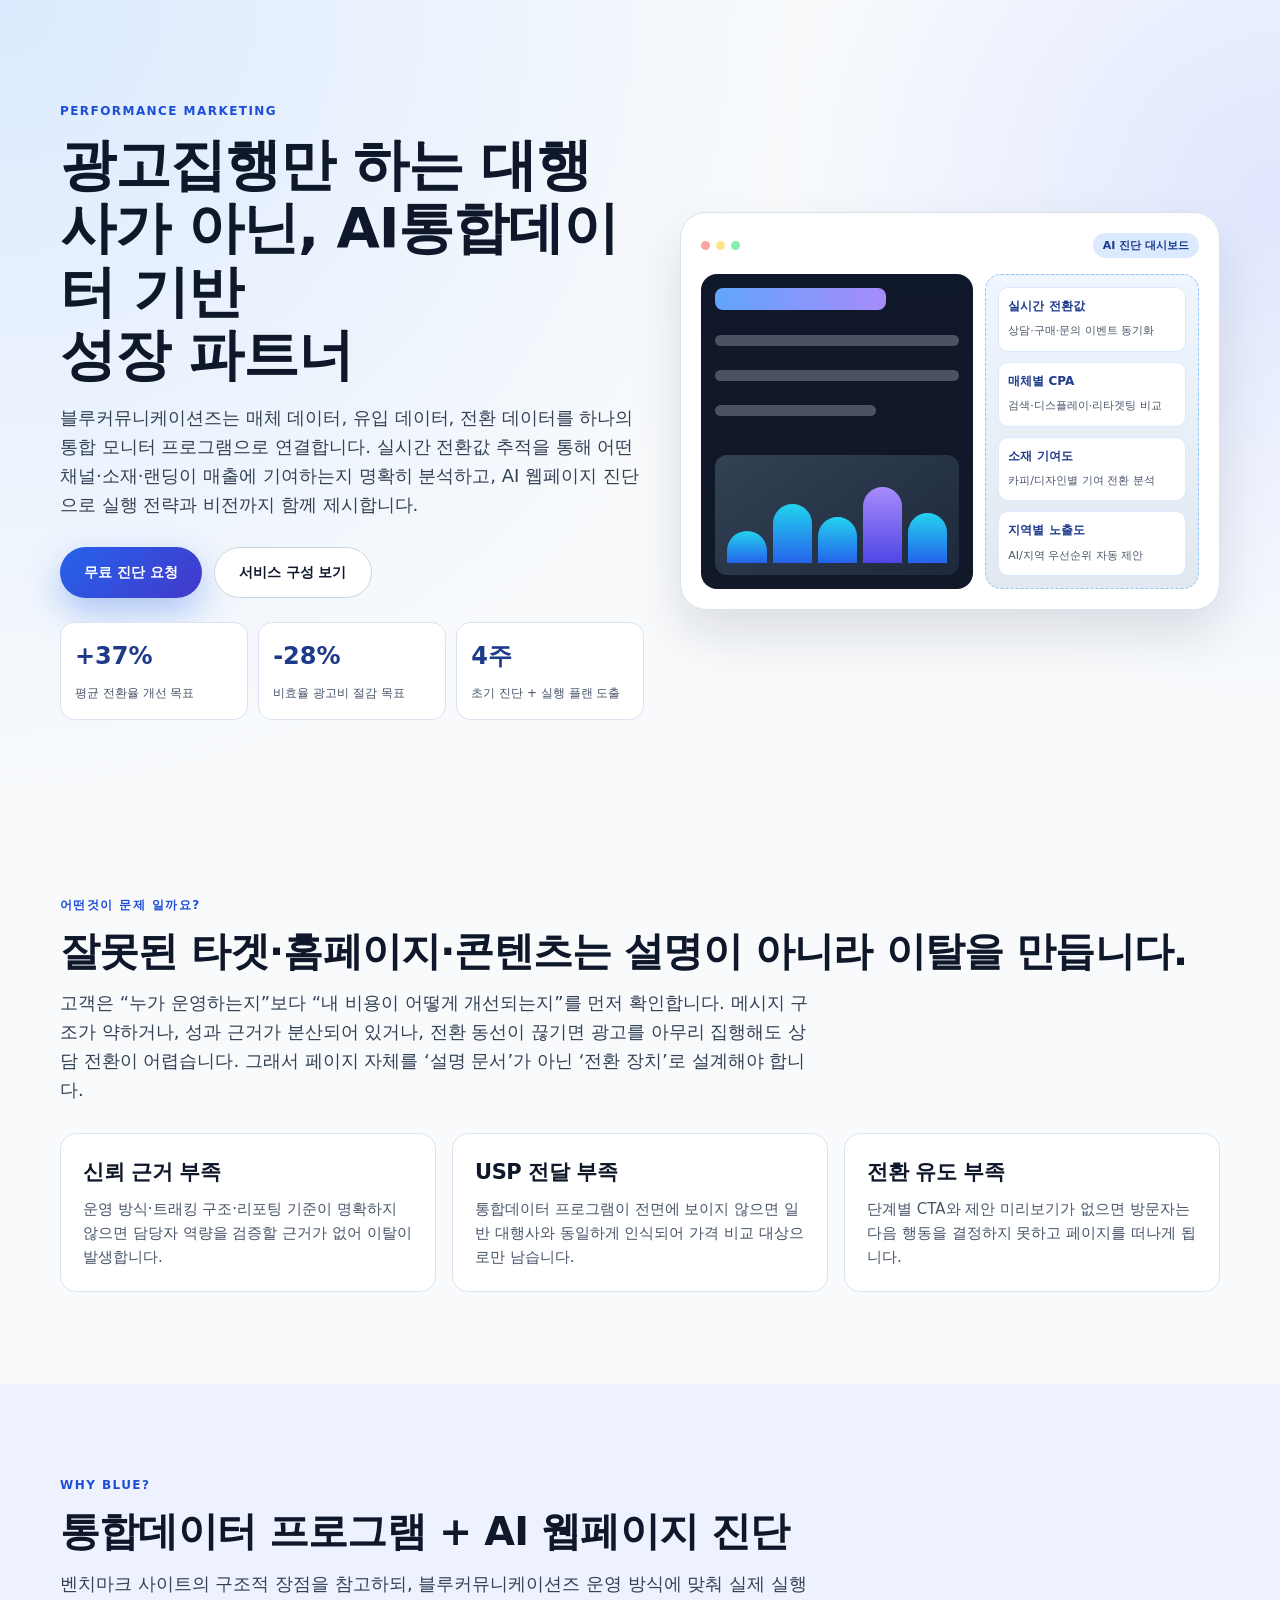
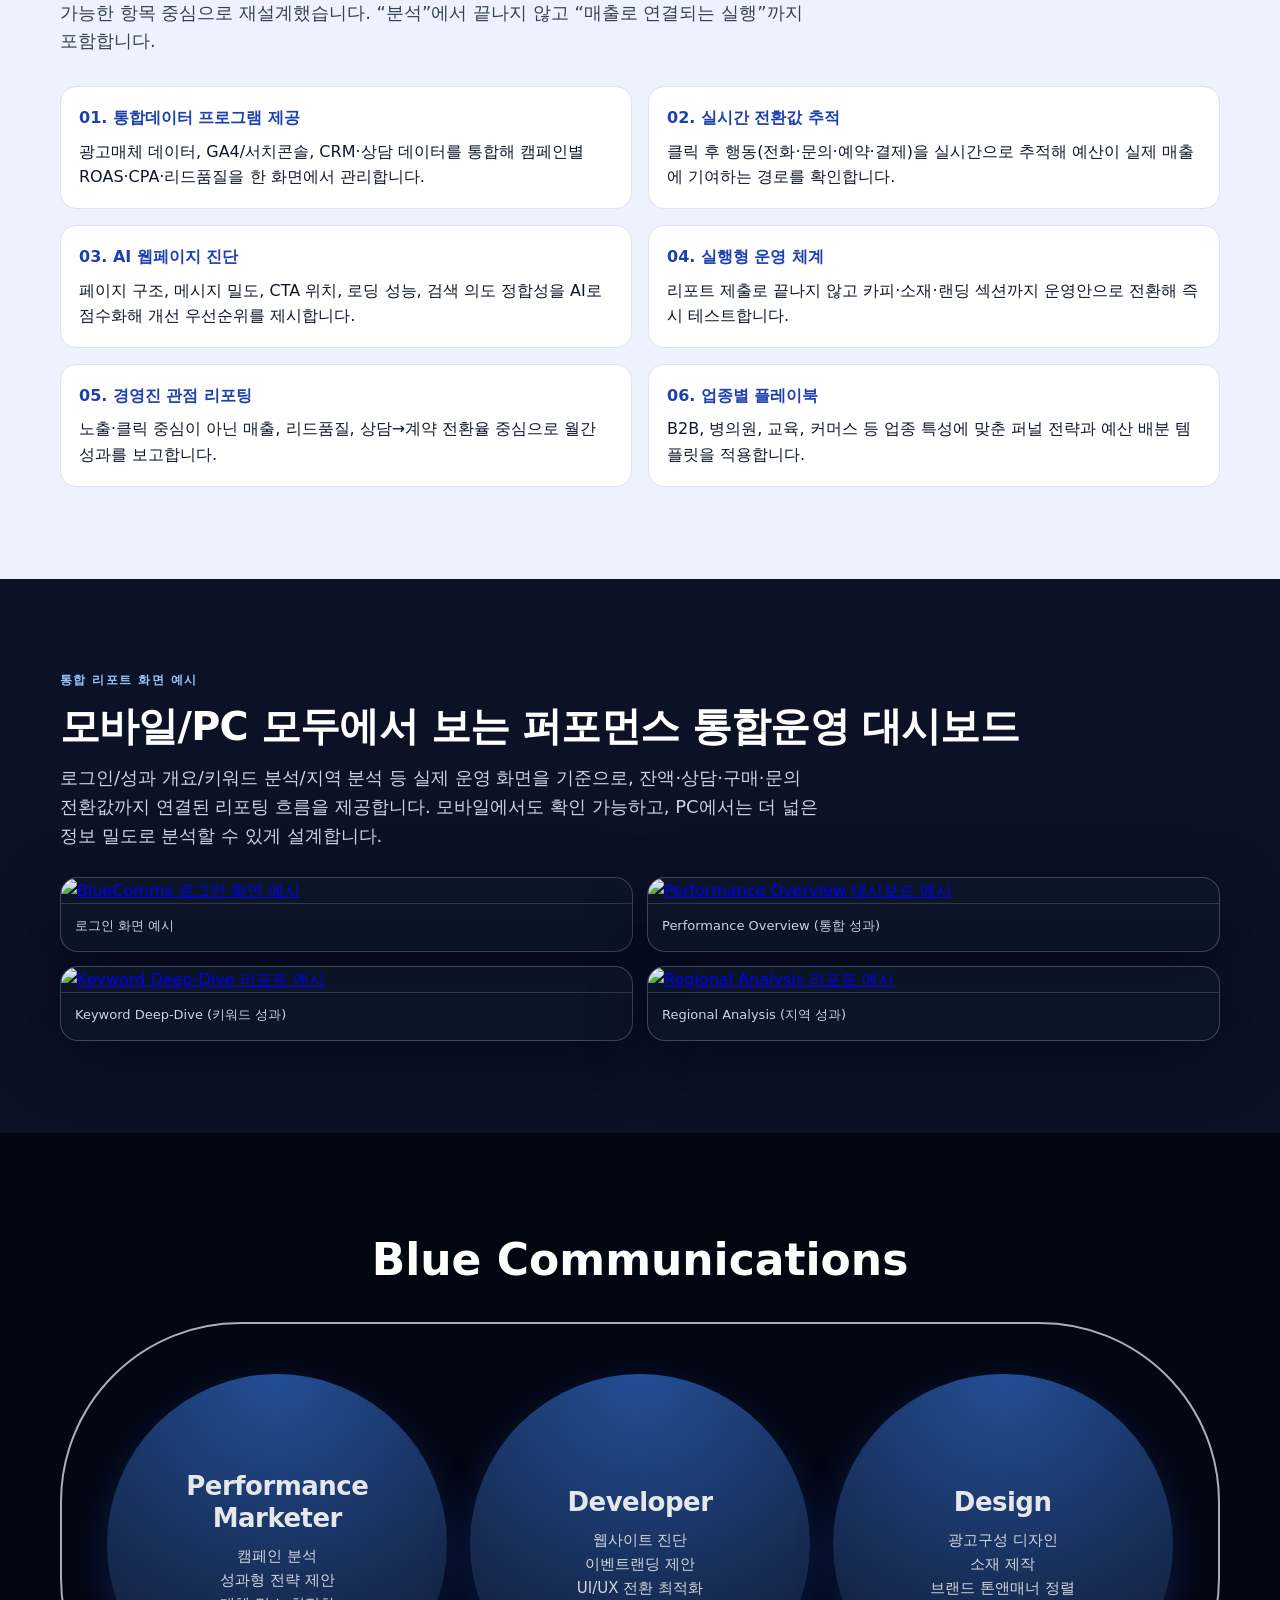
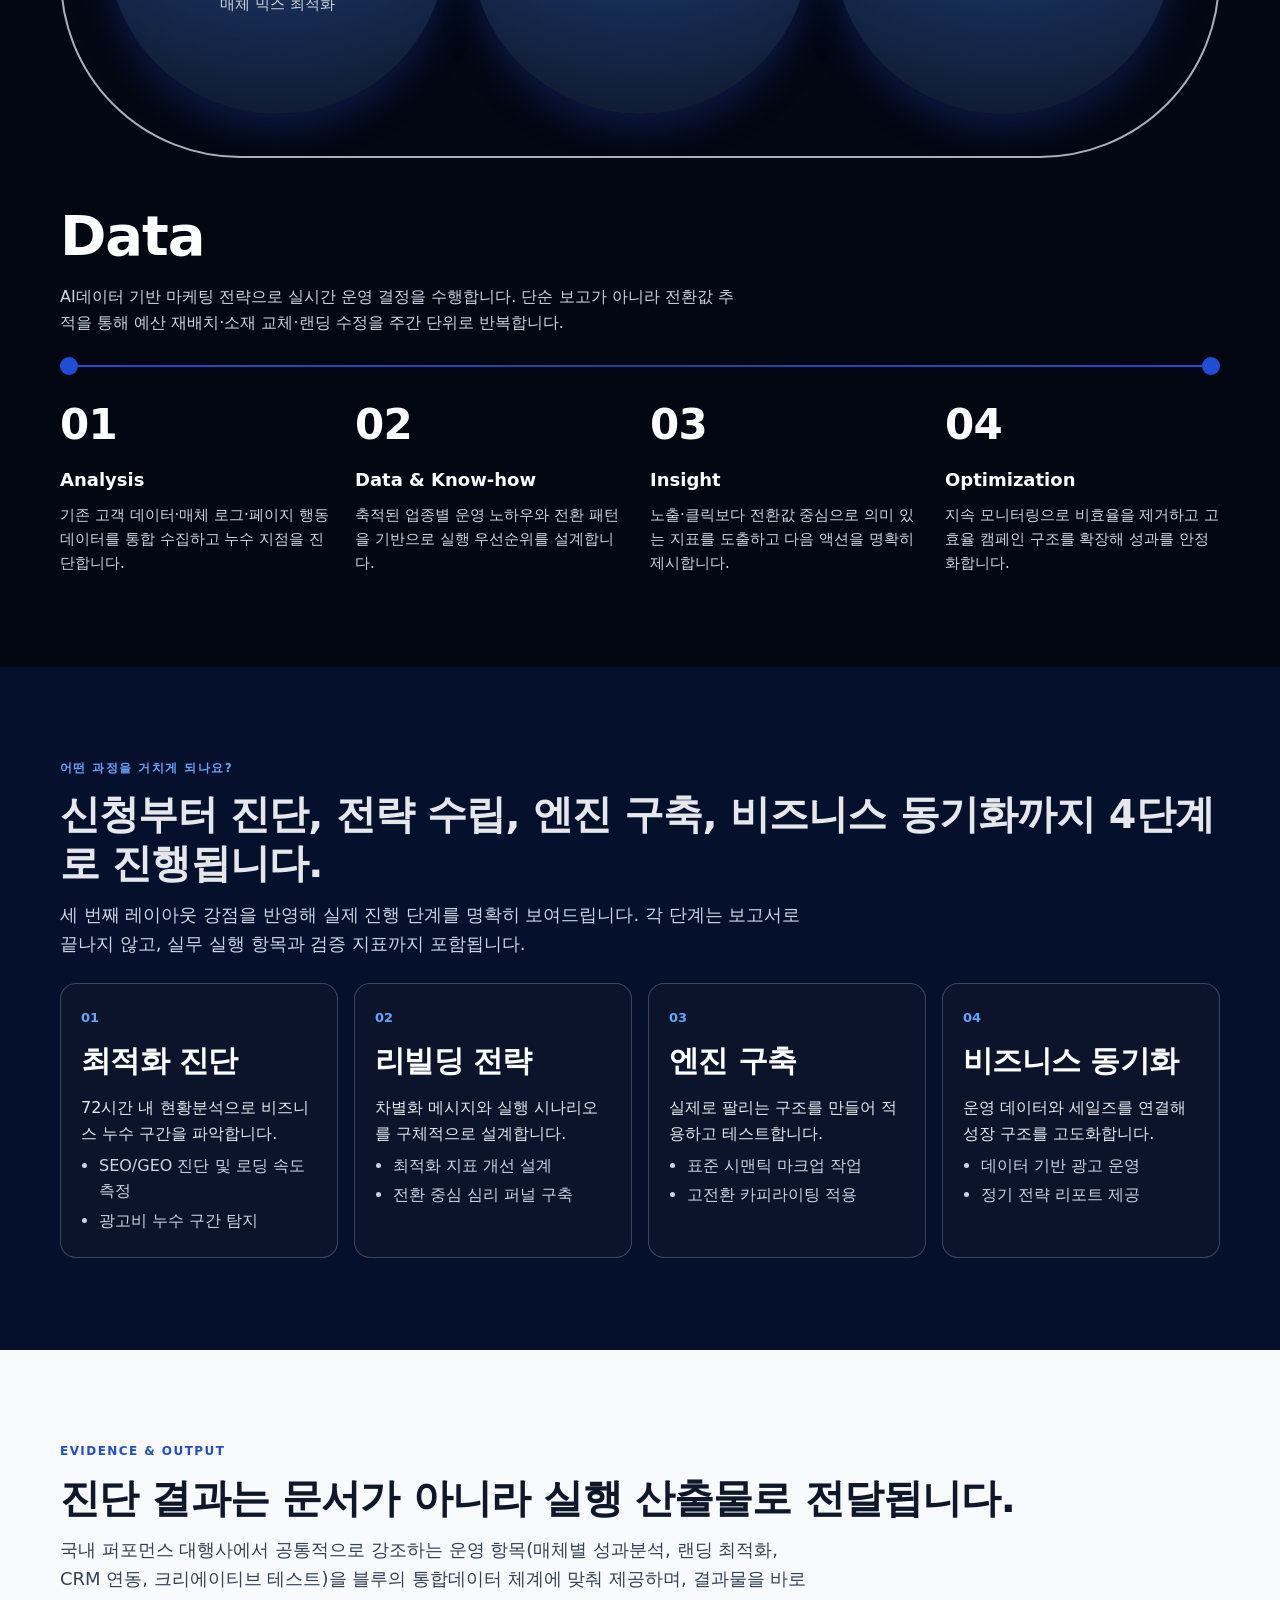
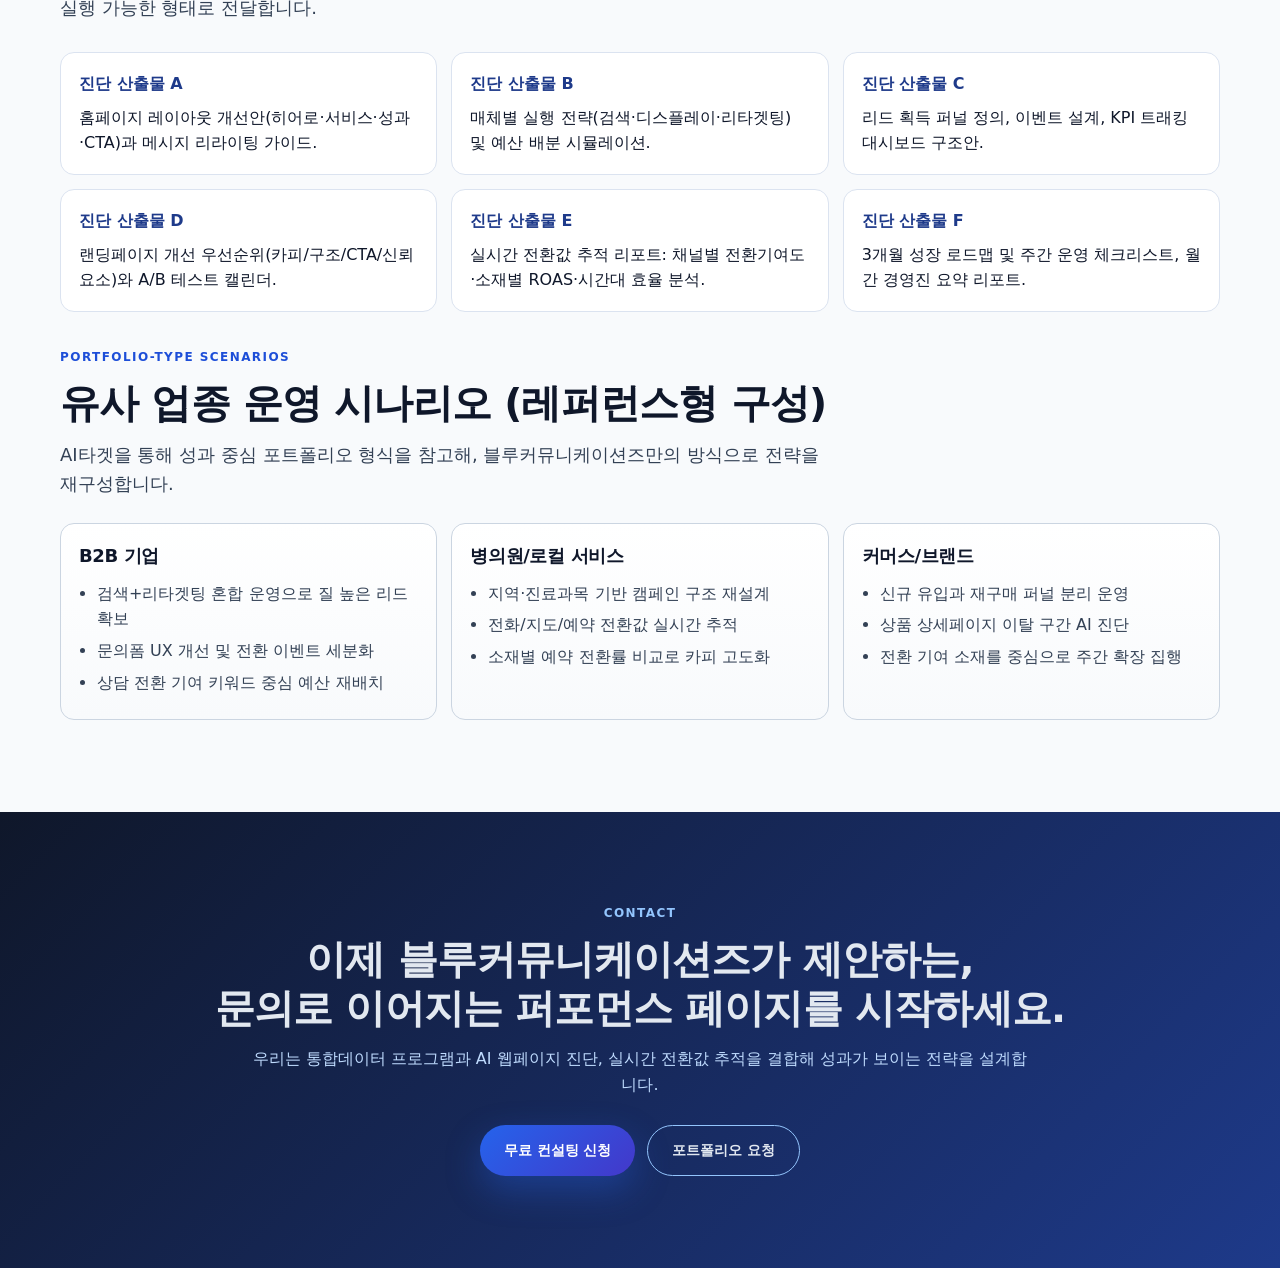
==== commit 258a621a: "Fix formatting in hero section heading" ====
--- a/growthb-blue-landing2.html
+++ b/growthb-blue-landing2.html
@@ -191,7 +191,7 @@
     <div class="container hero-grid">
       <div>
         <div class="kicker">Performance Marketing</div>
-        <h1>광고집행만 하는 대행사가 아닌,AI통합데이터 기반 <br /> 성장 파트너</h1>
+        <h1>광고집행만 하는 대행사가 아닌, AI통합데이터 기반 <br /> 성장 파트너</h1>
         <p class="lead">블루커뮤니케이션즈는 매체 데이터, 유입 데이터, 전환 데이터를 하나의 통합 모니터 프로그램으로 연결합니다. 실시간 전환값 추적을 통해 어떤 채널·소재·랜딩이 매출에 기여하는지 명확히 분석하고, AI 웹페이지 진단으로 실행 전략과 비전까지 함께 제시합니다.</p>
         <div class="btn-row">
           <a class="btn primary" href="#consult">무료 진단 요청</a>
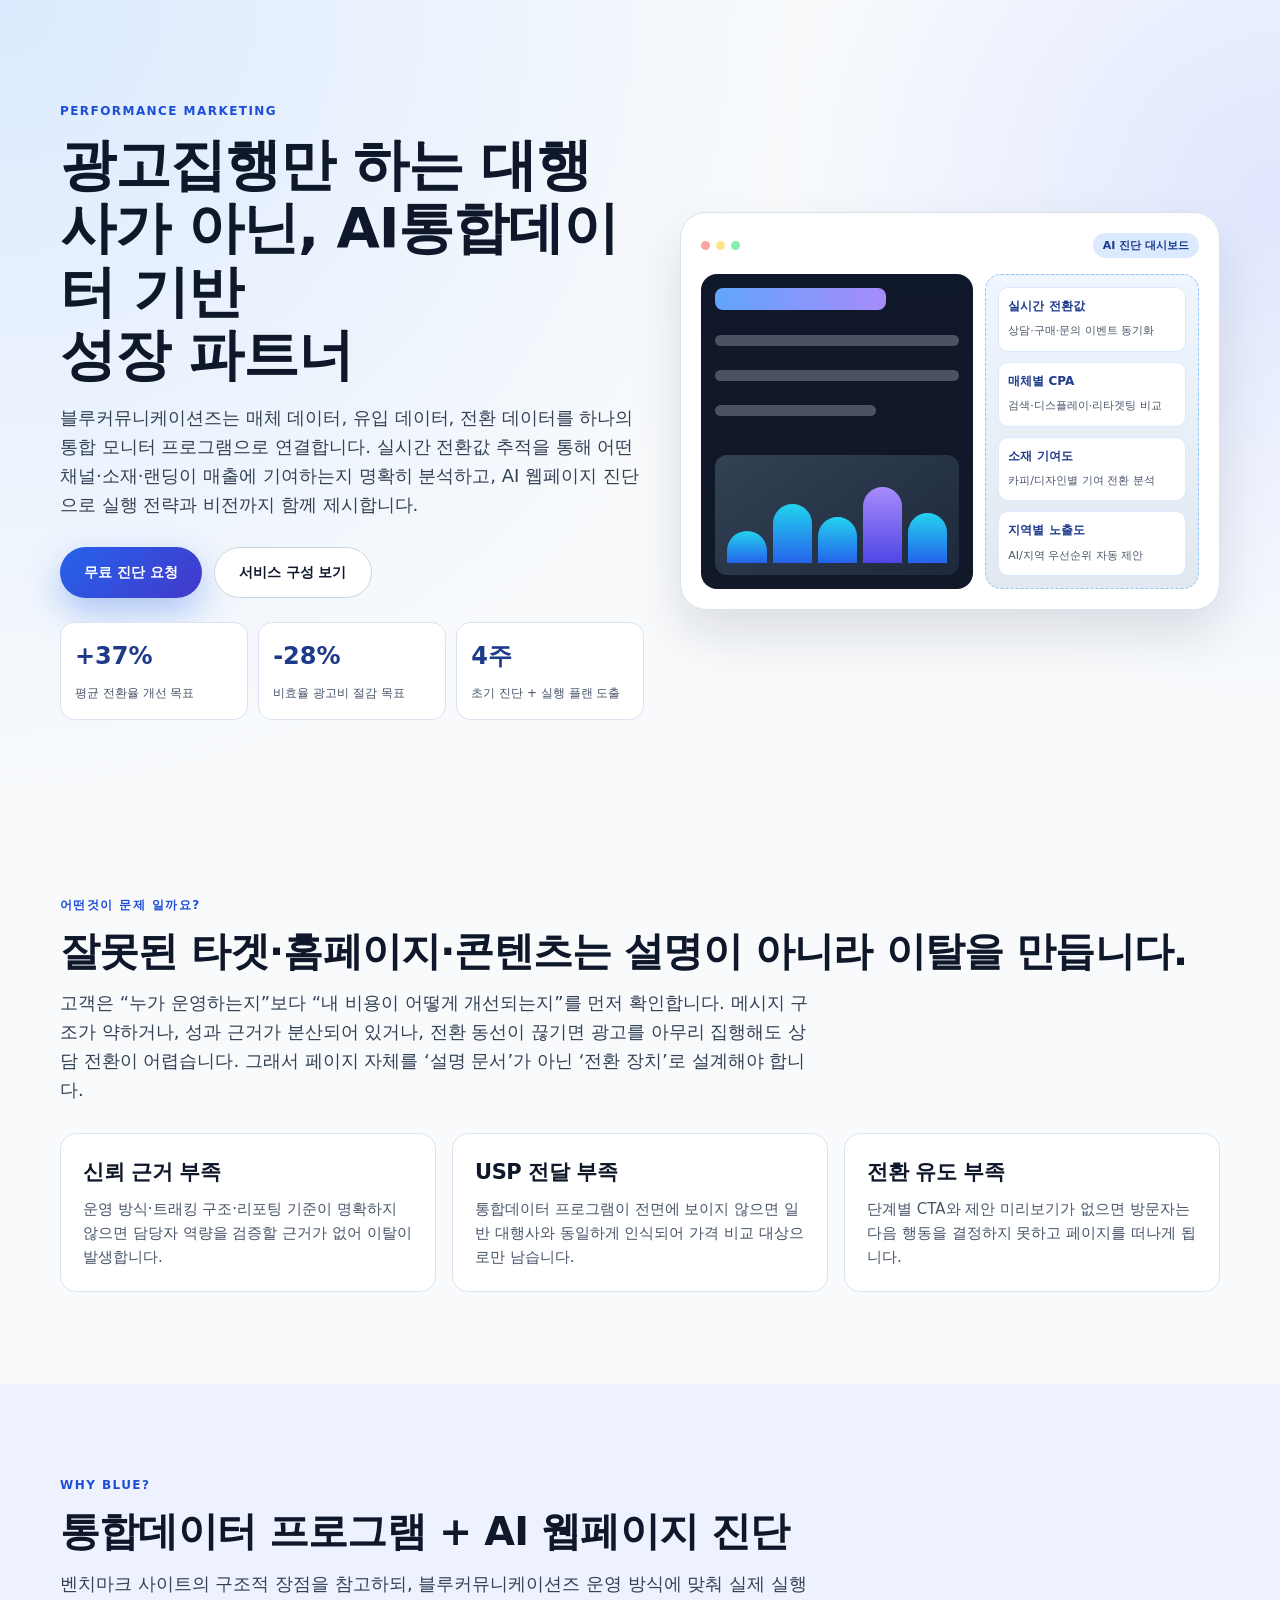
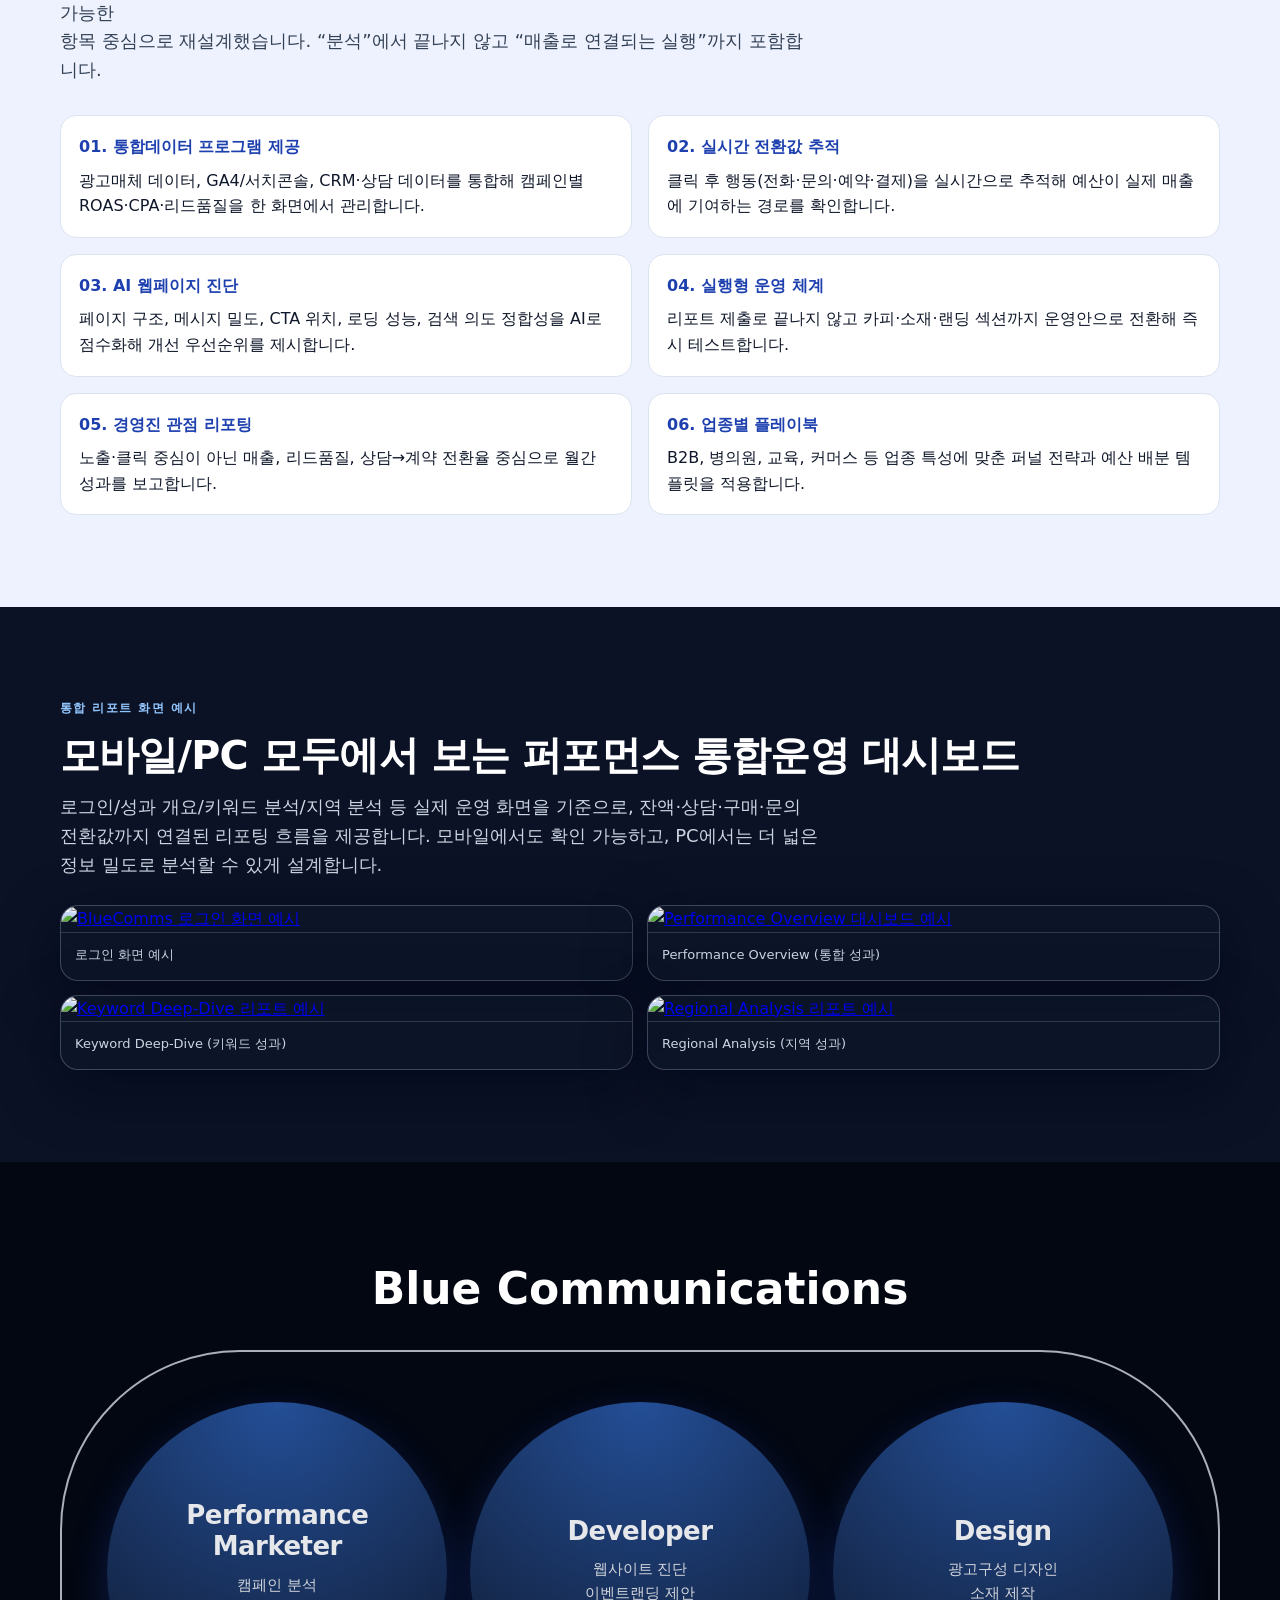
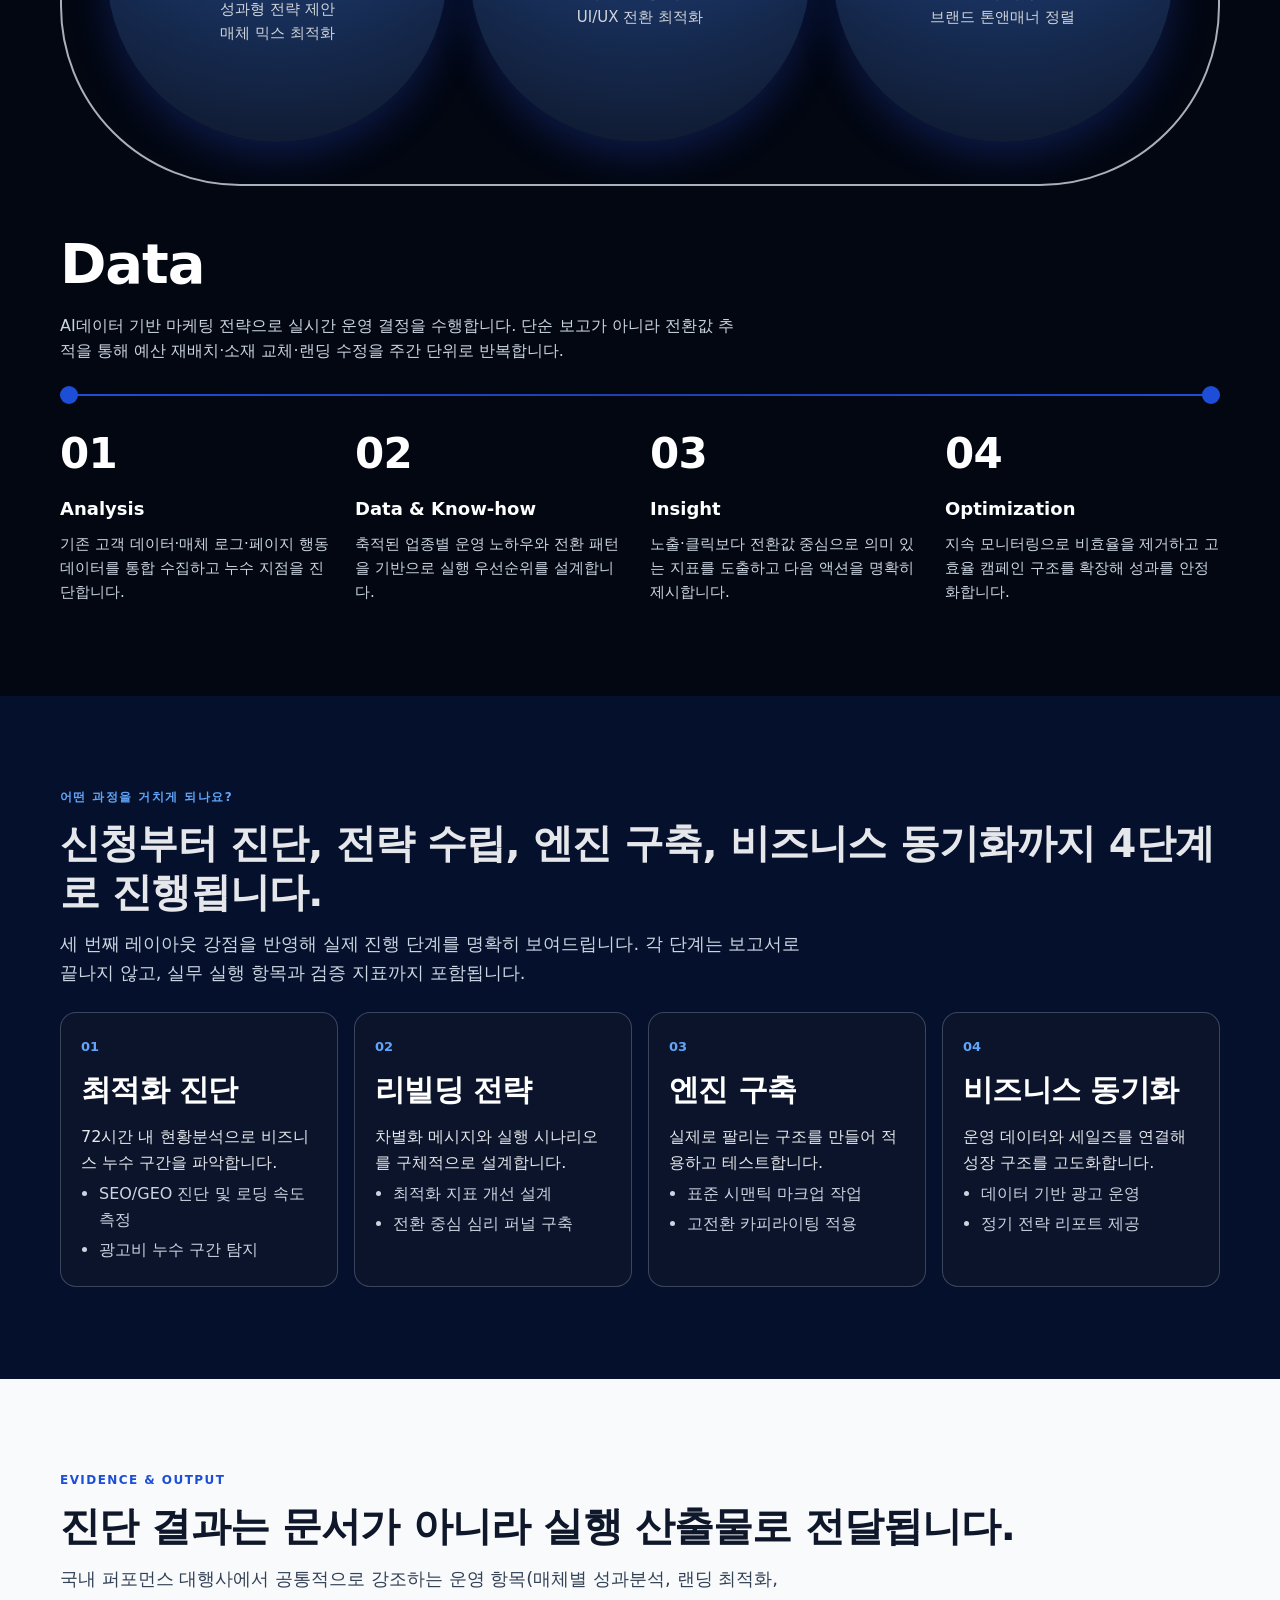
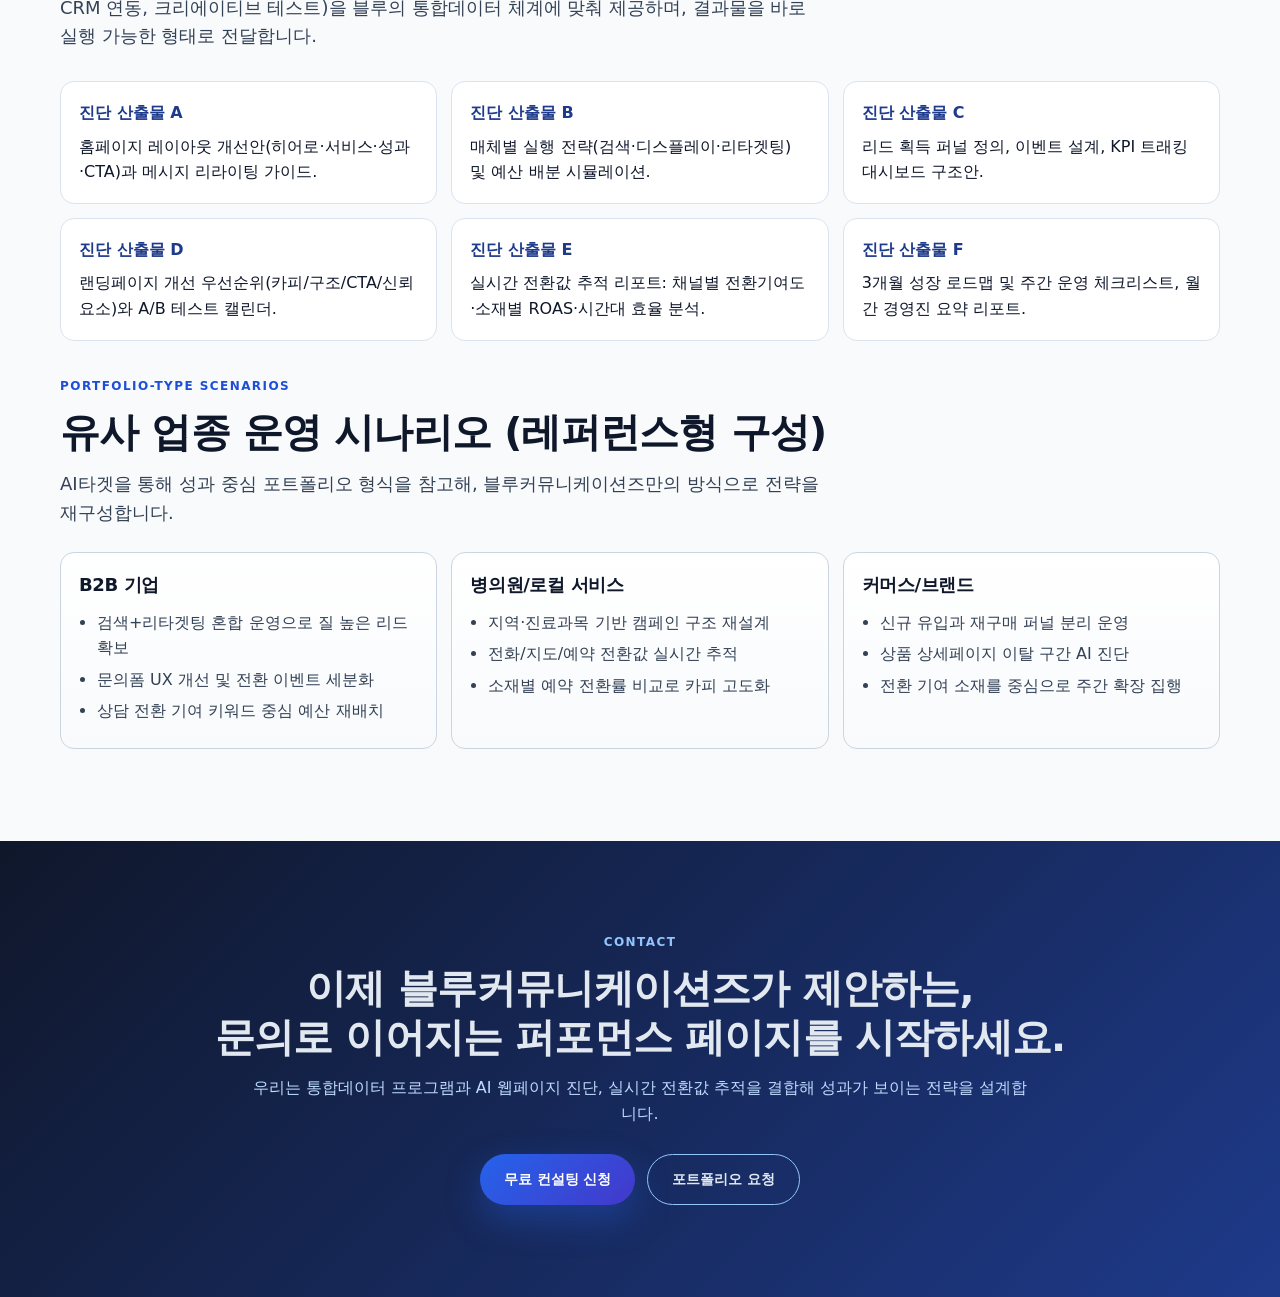
==== commit 94e0a3b5: "Update growthb-blue-landing2.html" ====
--- a/growthb-blue-landing2.html
+++ b/growthb-blue-landing2.html
@@ -244,7 +244,7 @@
     <div class="container">
       <div class="kicker">WHY Blue?</div>
       <h2>통합데이터 프로그램 + AI 웹페이지 진단</h2>
-      <p class="lead">벤치마크 사이트의 구조적 장점을 참고하되, 블루커뮤니케이션즈 운영 방식에 맞춰 실제 실행 가능한 항목 중심으로 재설계했습니다. “분석”에서 끝나지 않고 “매출로 연결되는 실행”까지 포함합니다.</p>
+      <p class="lead">벤치마크 사이트의 구조적 장점을 참고하되, 블루커뮤니케이션즈 운영 방식에 맞춰 실제 실행 가능한<br> 항목 중심으로 재설계했습니다. “분석”에서 끝나지 않고 “매출로 연결되는 실행”까지 포함합니다.</p>
       <div class="solution-grid">
         <div class="solution-item"><strong>01. 통합데이터 프로그램 제공</strong>광고매체 데이터, GA4/서치콘솔, CRM·상담 데이터를 통합해 캠페인별 ROAS·CPA·리드품질을 한 화면에서 관리합니다.</div>
         <div class="solution-item"><strong>02. 실시간 전환값 추적</strong>클릭 후 행동(전화·문의·예약·결제)을 실시간으로 추적해 예산이 실제 매출에 기여하는 경로를 확인합니다.</div>
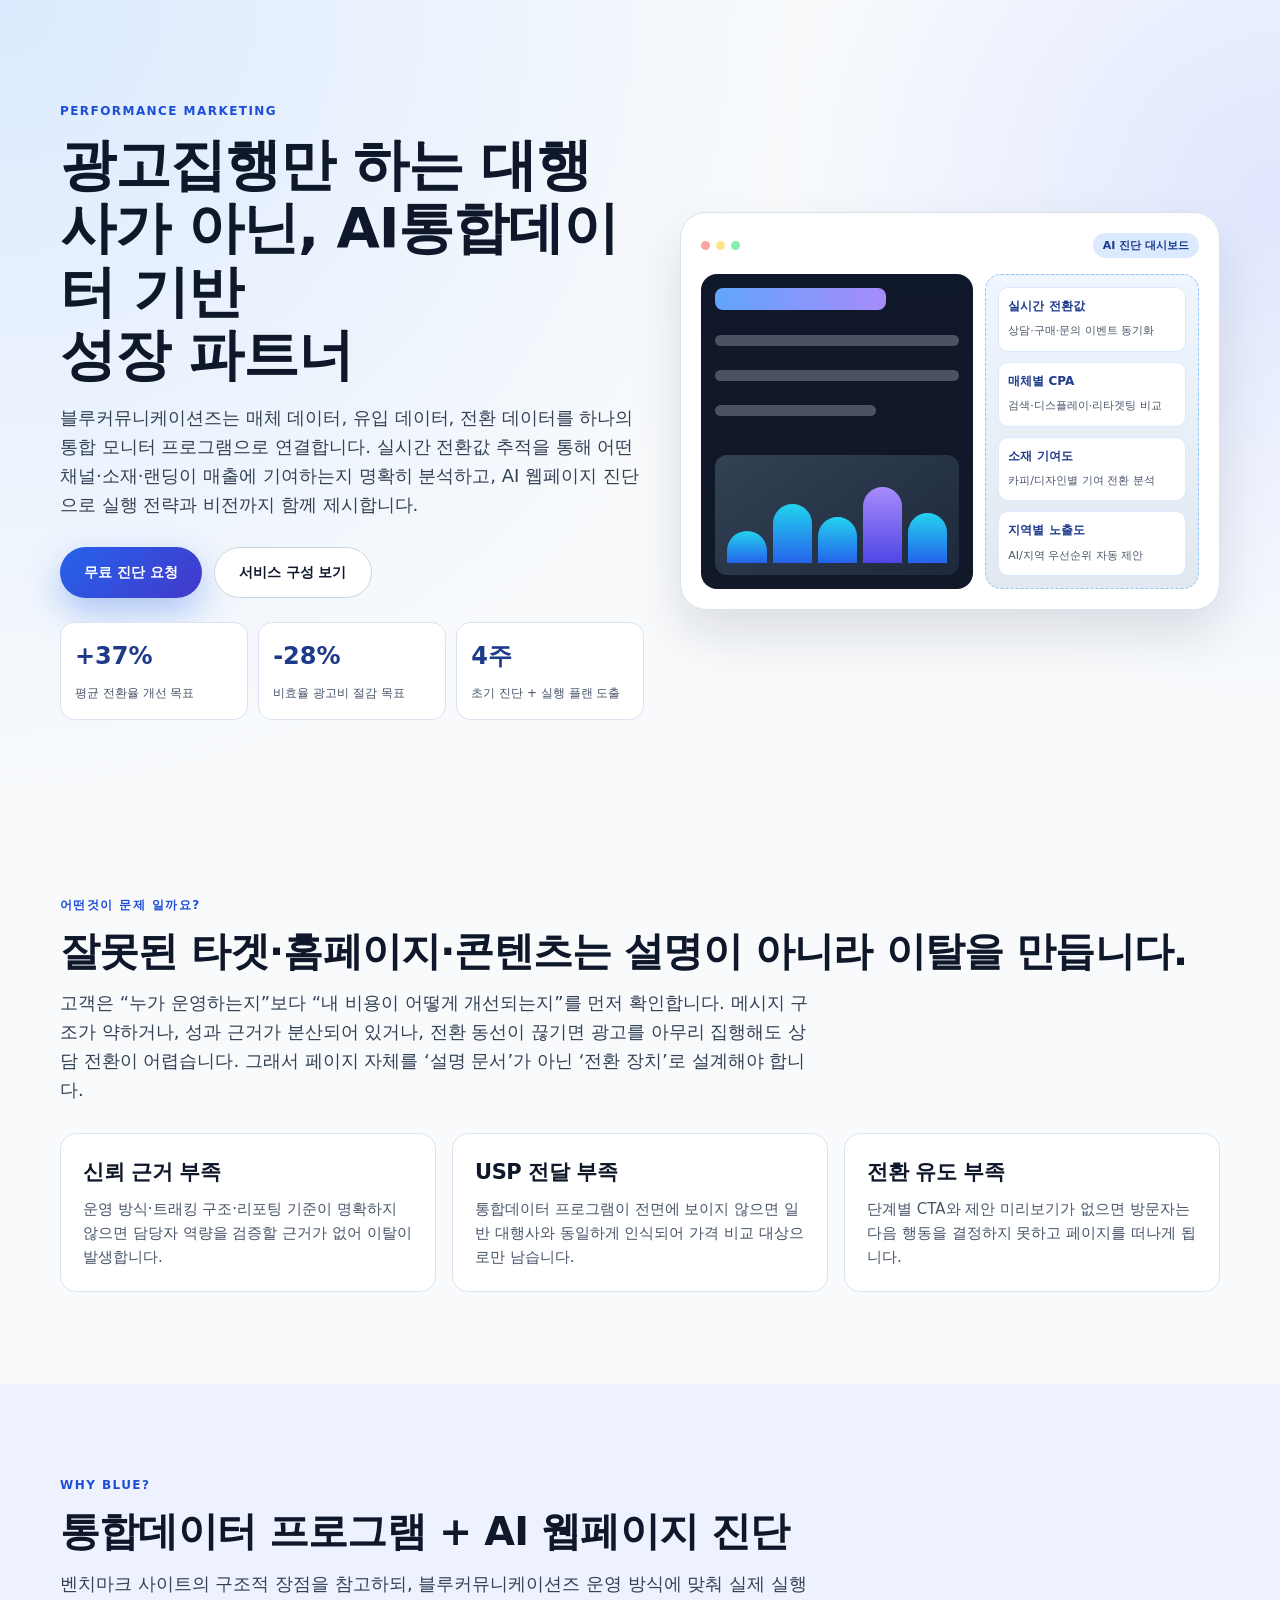
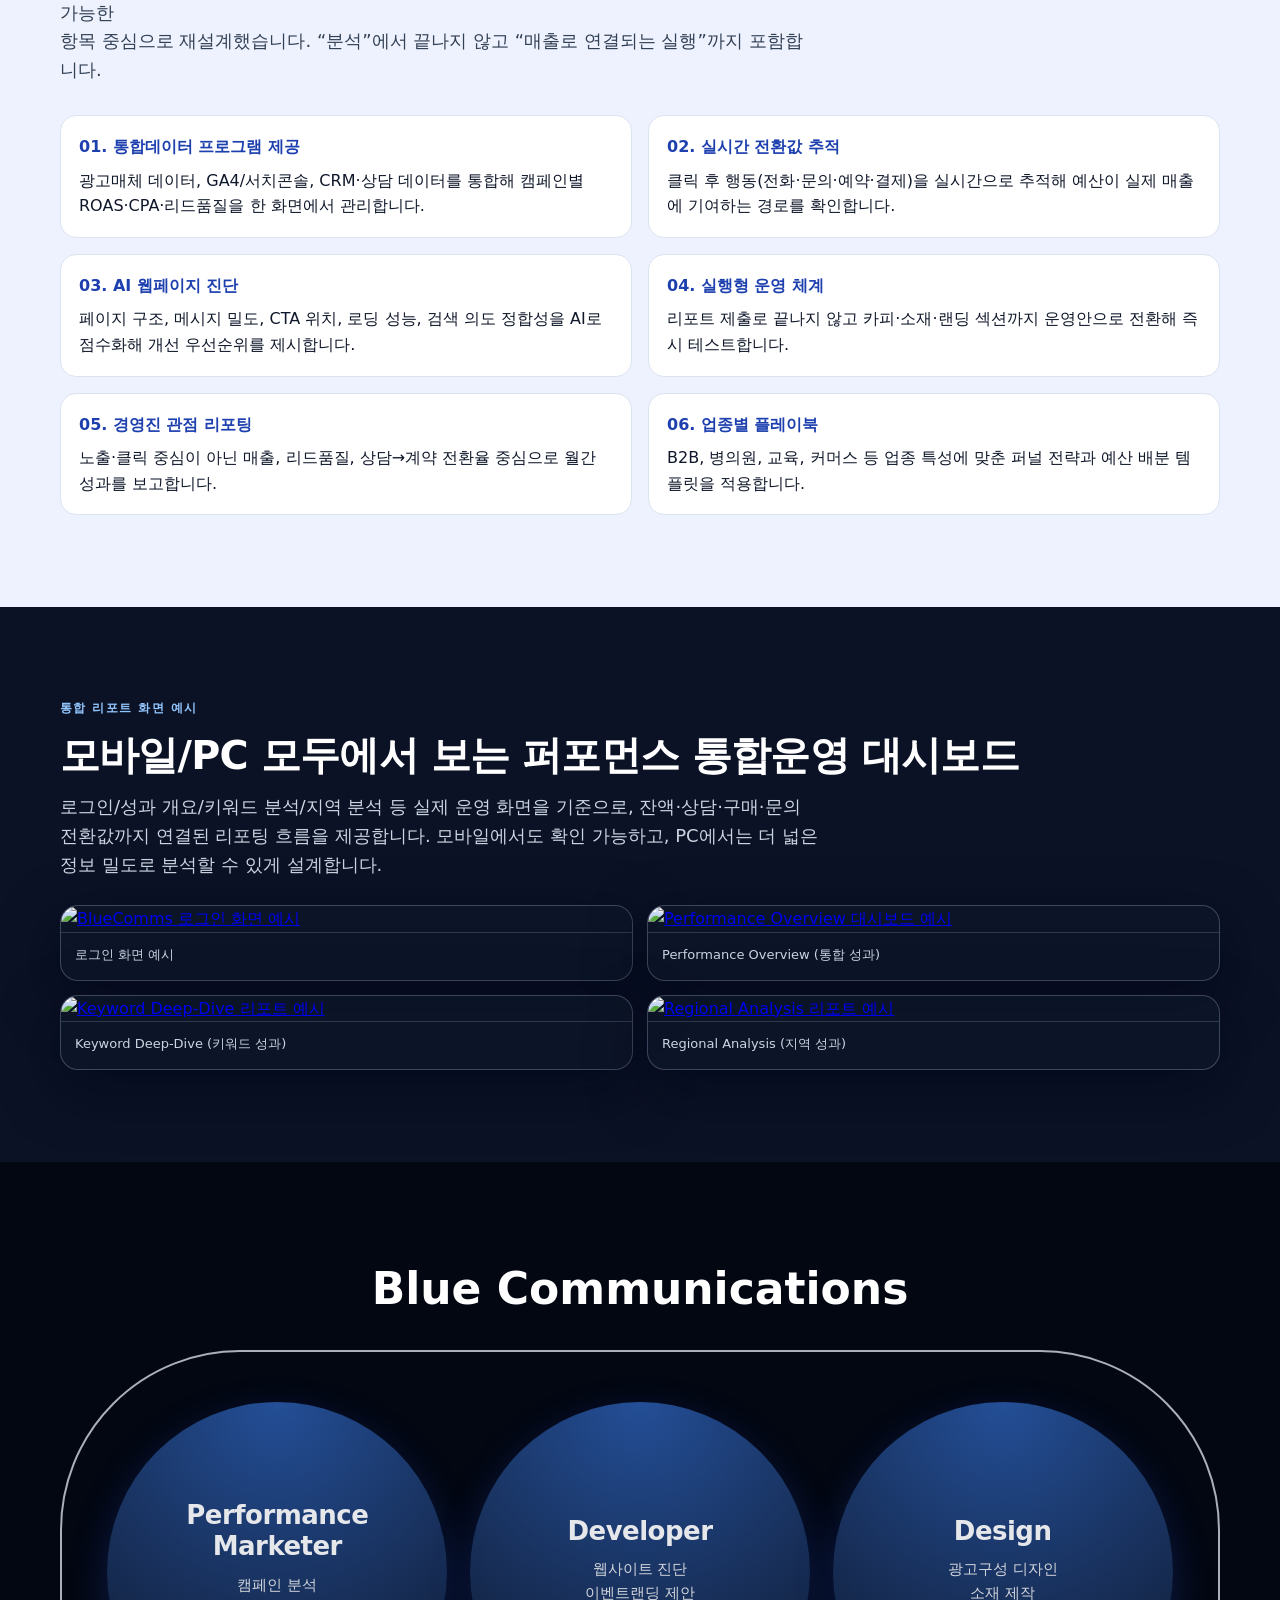
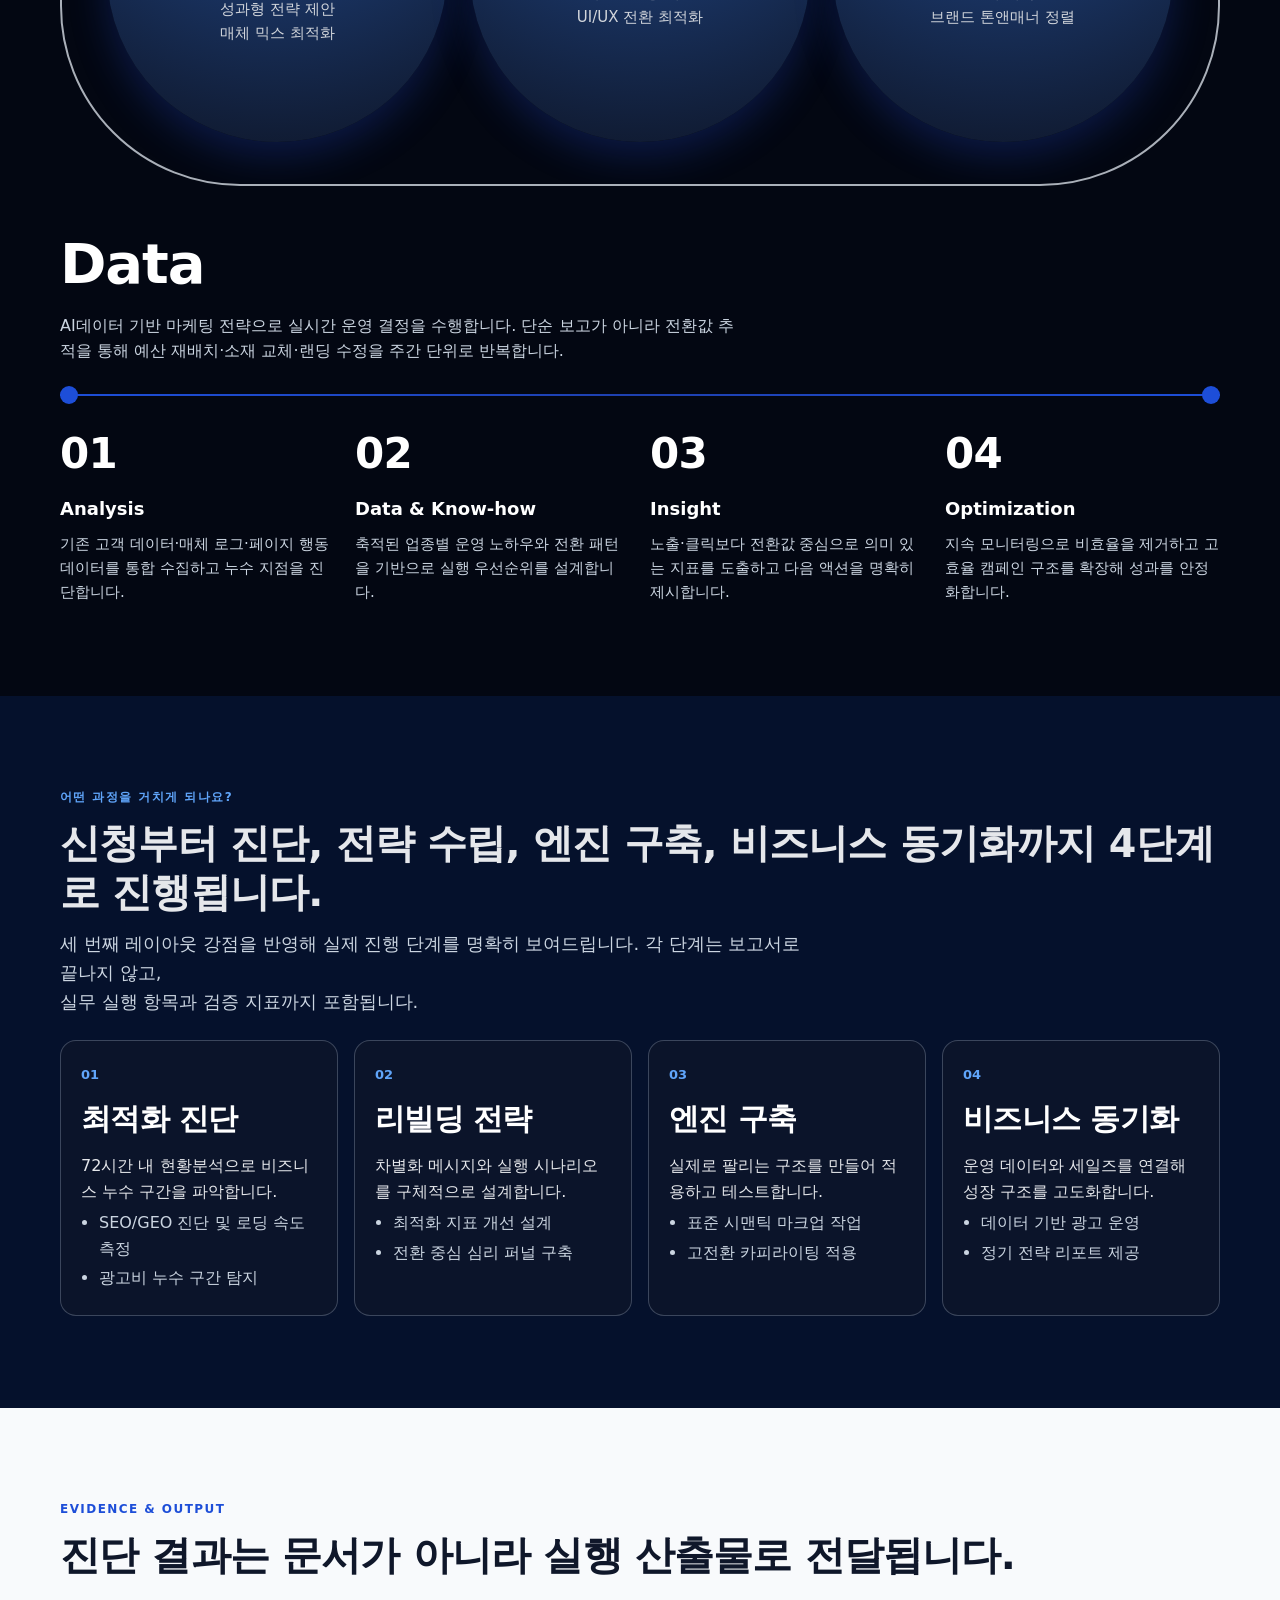
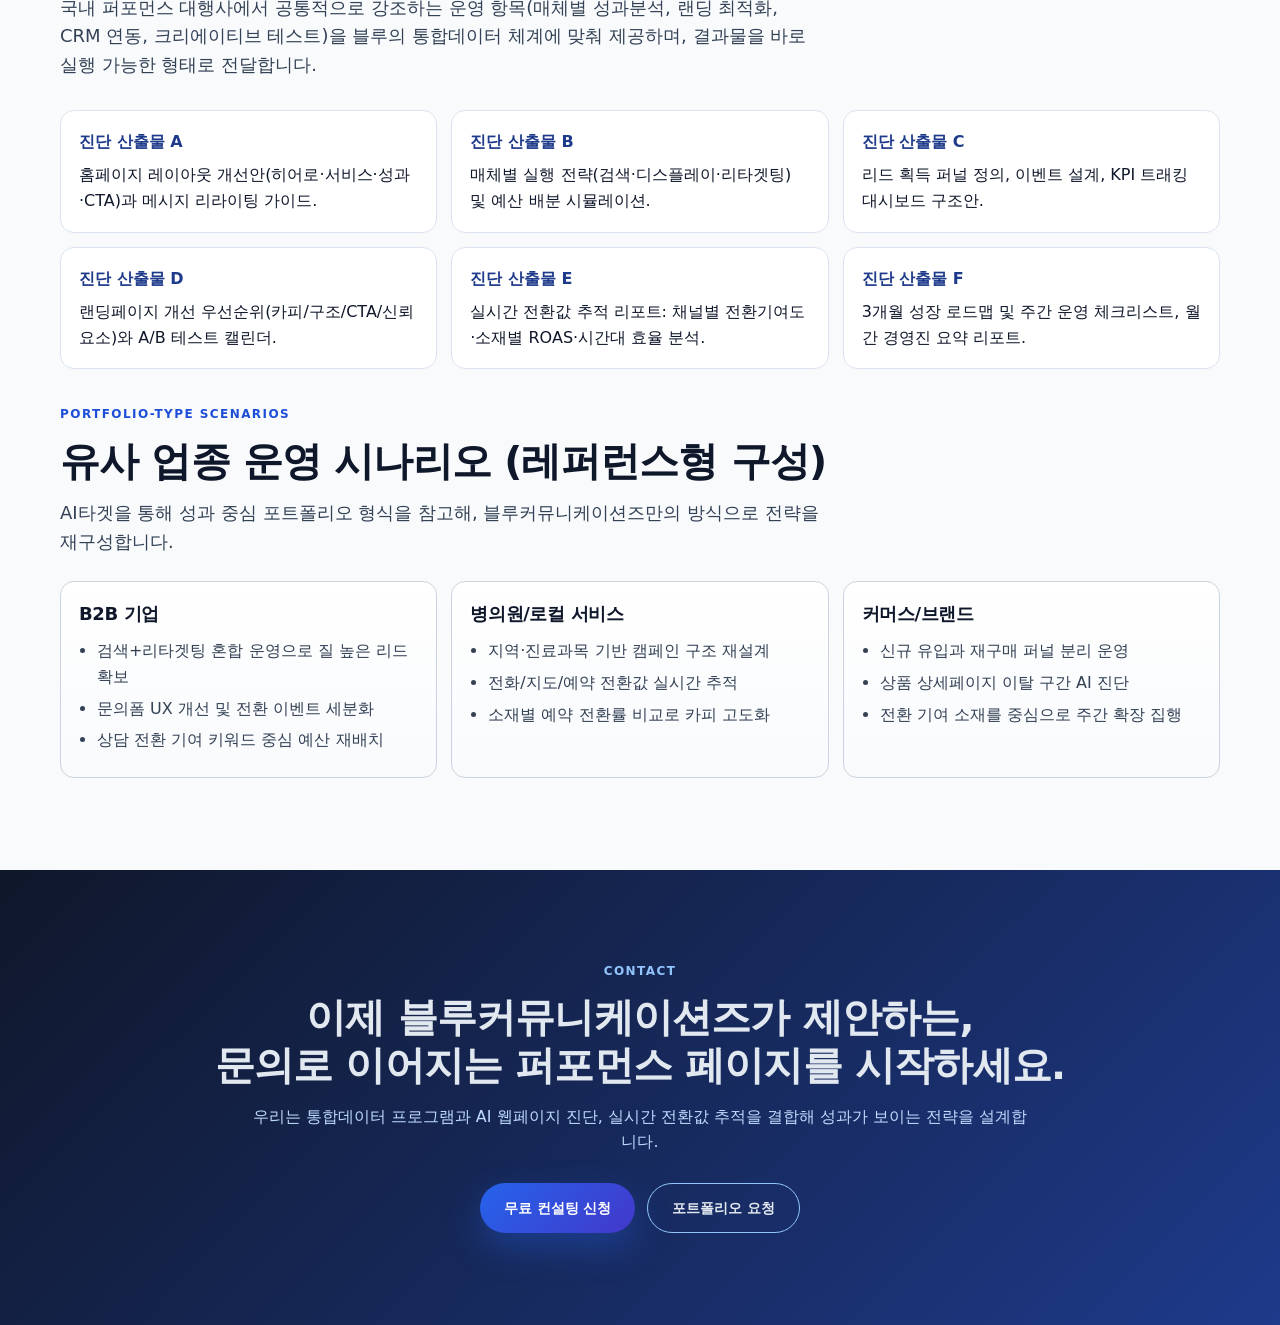
==== commit 1a091290: "Update content and formatting in landing page" ====
--- a/growthb-blue-landing2.html
+++ b/growthb-blue-landing2.html
@@ -325,10 +325,10 @@
     <div class="container">
       <div class="kicker" style="color:#60a5fa">어떤 과정을 거치게 되나요?</div>
       <h2>신청부터 진단, 전략 수립, 엔진 구축, 비즈니스 동기화까지 4단계로 진행됩니다.</h2>
-      <p class="lead">세 번째 레이아웃 강점을 반영해 실제 진행 단계를 명확히 보여드립니다. 각 단계는 보고서로 끝나지 않고, 실무 실행 항목과 검증 지표까지 포함됩니다.</p>
+      <p class="lead">세 번째 레이아웃 강점을 반영해 실제 진행 단계를 명확히 보여드립니다. 각 단계는 보고서로 끝나지 않고,<br> 실무 실행 항목과 검증 지표까지 포함됩니다.</p>
       <div class="diag-grid">
-        <article class="diag-card"><b>01</b><h3>최적화 진단</h3><p>72시간 내 현황분석으로 비즈니스 누수 구간을 파악합니다.</p><ul><li>SEO/GEO 진단 및 로딩 속도 측정</li><li>광고비 누수 구간 탐지</li></ul></article>
-        <article class="diag-card"><b>02</b><h3>리빌딩 전략</h3><p>차별화 메시지와 실행 시나리오를 구체적으로 설계합니다.</p><ul><li>최적화 지표 개선 설계</li><li>전환 중심 심리 퍼널 구축</li></ul></article>
+        <article class="diag-card"><b>01</b><h3>최적화 진단</h3><p>72시간 내 현황분석으로 비즈니스  누수 구간을 파악합니다.</p><ul><li>SEO/GEO 진단 및 로딩 속도 측정</li><li>광고비 누수 구간 탐지</li></ul></article>
+        <article class="diag-card"><b>02</b><h3>리빌딩 전략</h3><p>차별화 메시지와 실행 시나리오를  구체적으로 설계합니다.</p><ul><li>최적화 지표 개선 설계</li><li>전환 중심 심리 퍼널 구축</li></ul></article>
         <article class="diag-card"><b>03</b><h3>엔진 구축</h3><p>실제로 팔리는 구조를 만들어 적용하고 테스트합니다.</p><ul><li>표준 시맨틱 마크업 작업</li><li>고전환 카피라이팅 적용</li></ul></article>
         <article class="diag-card"><b>04</b><h3>비즈니스 동기화</h3><p>운영 데이터와 세일즈를 연결해 성장 구조를 고도화합니다.</p><ul><li>데이터 기반 광고 운영</li><li>정기 전략 리포트 제공</li></ul></article>
       </div>
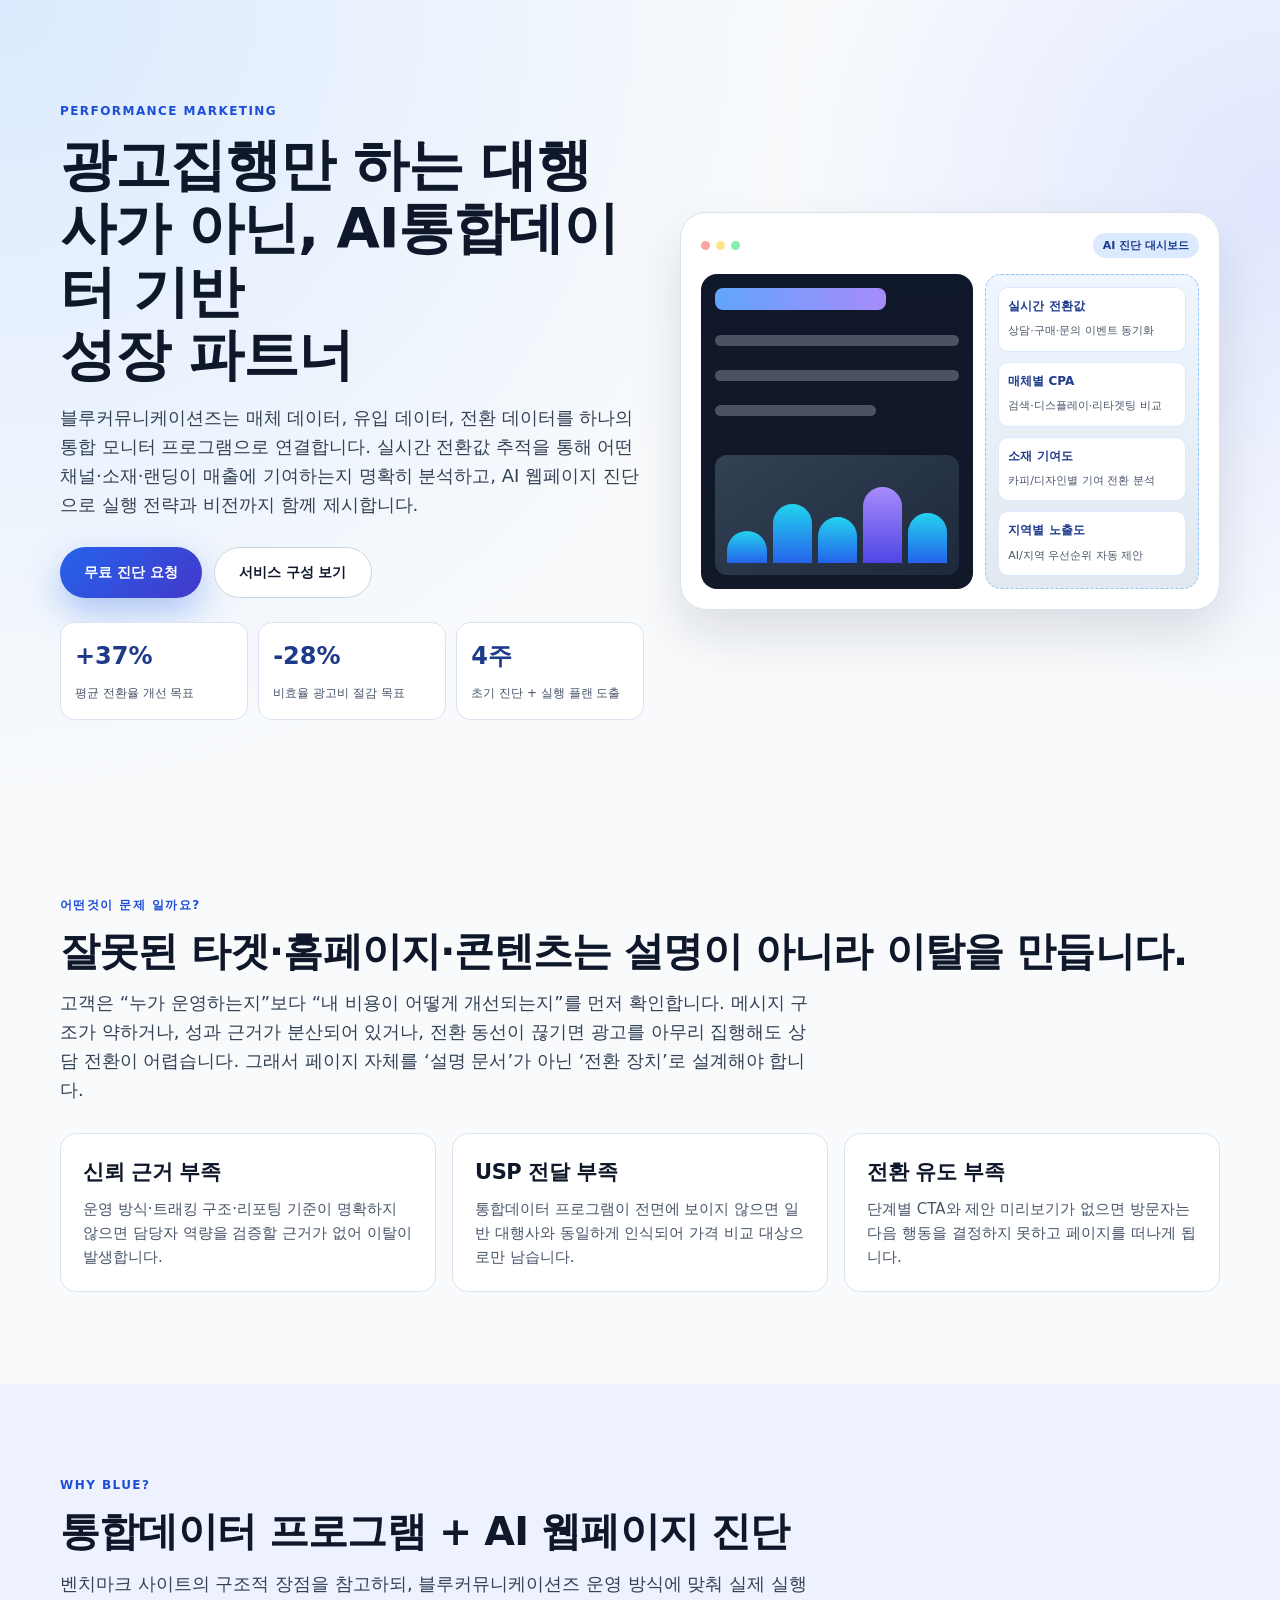
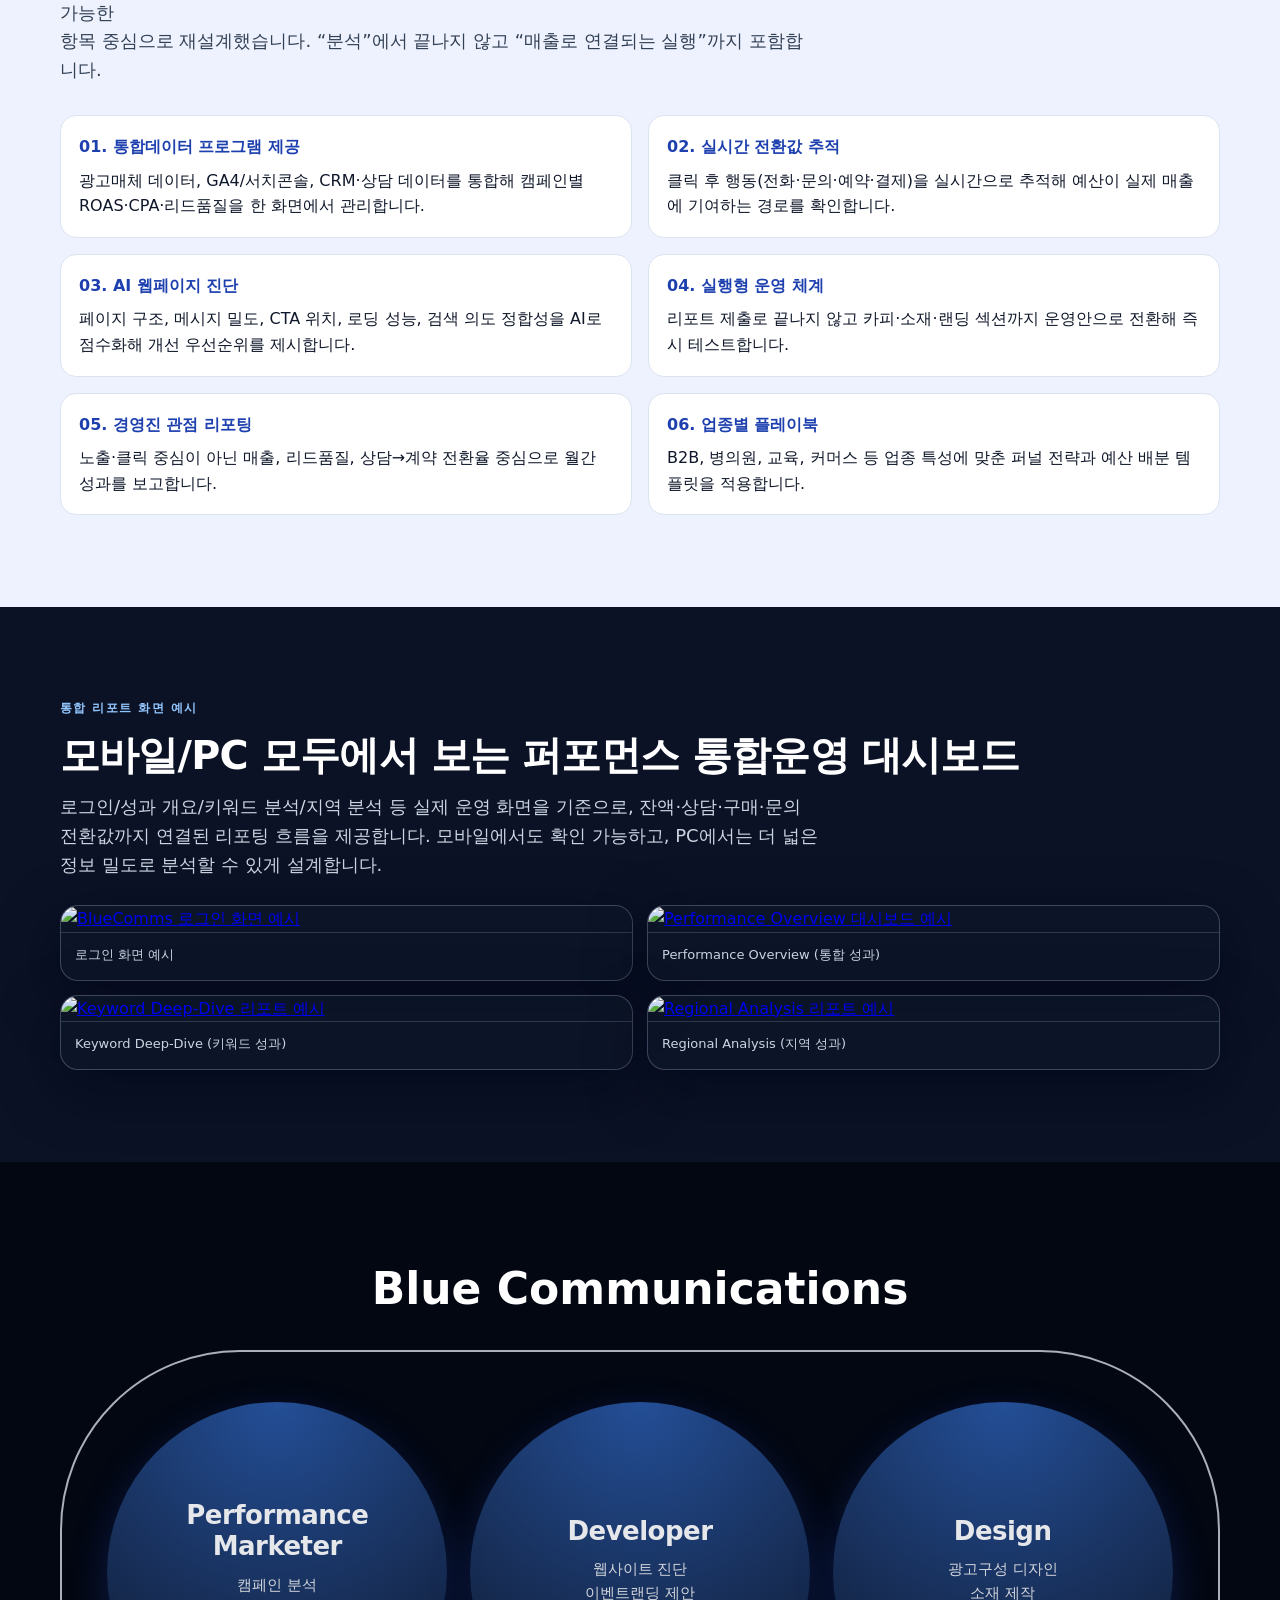
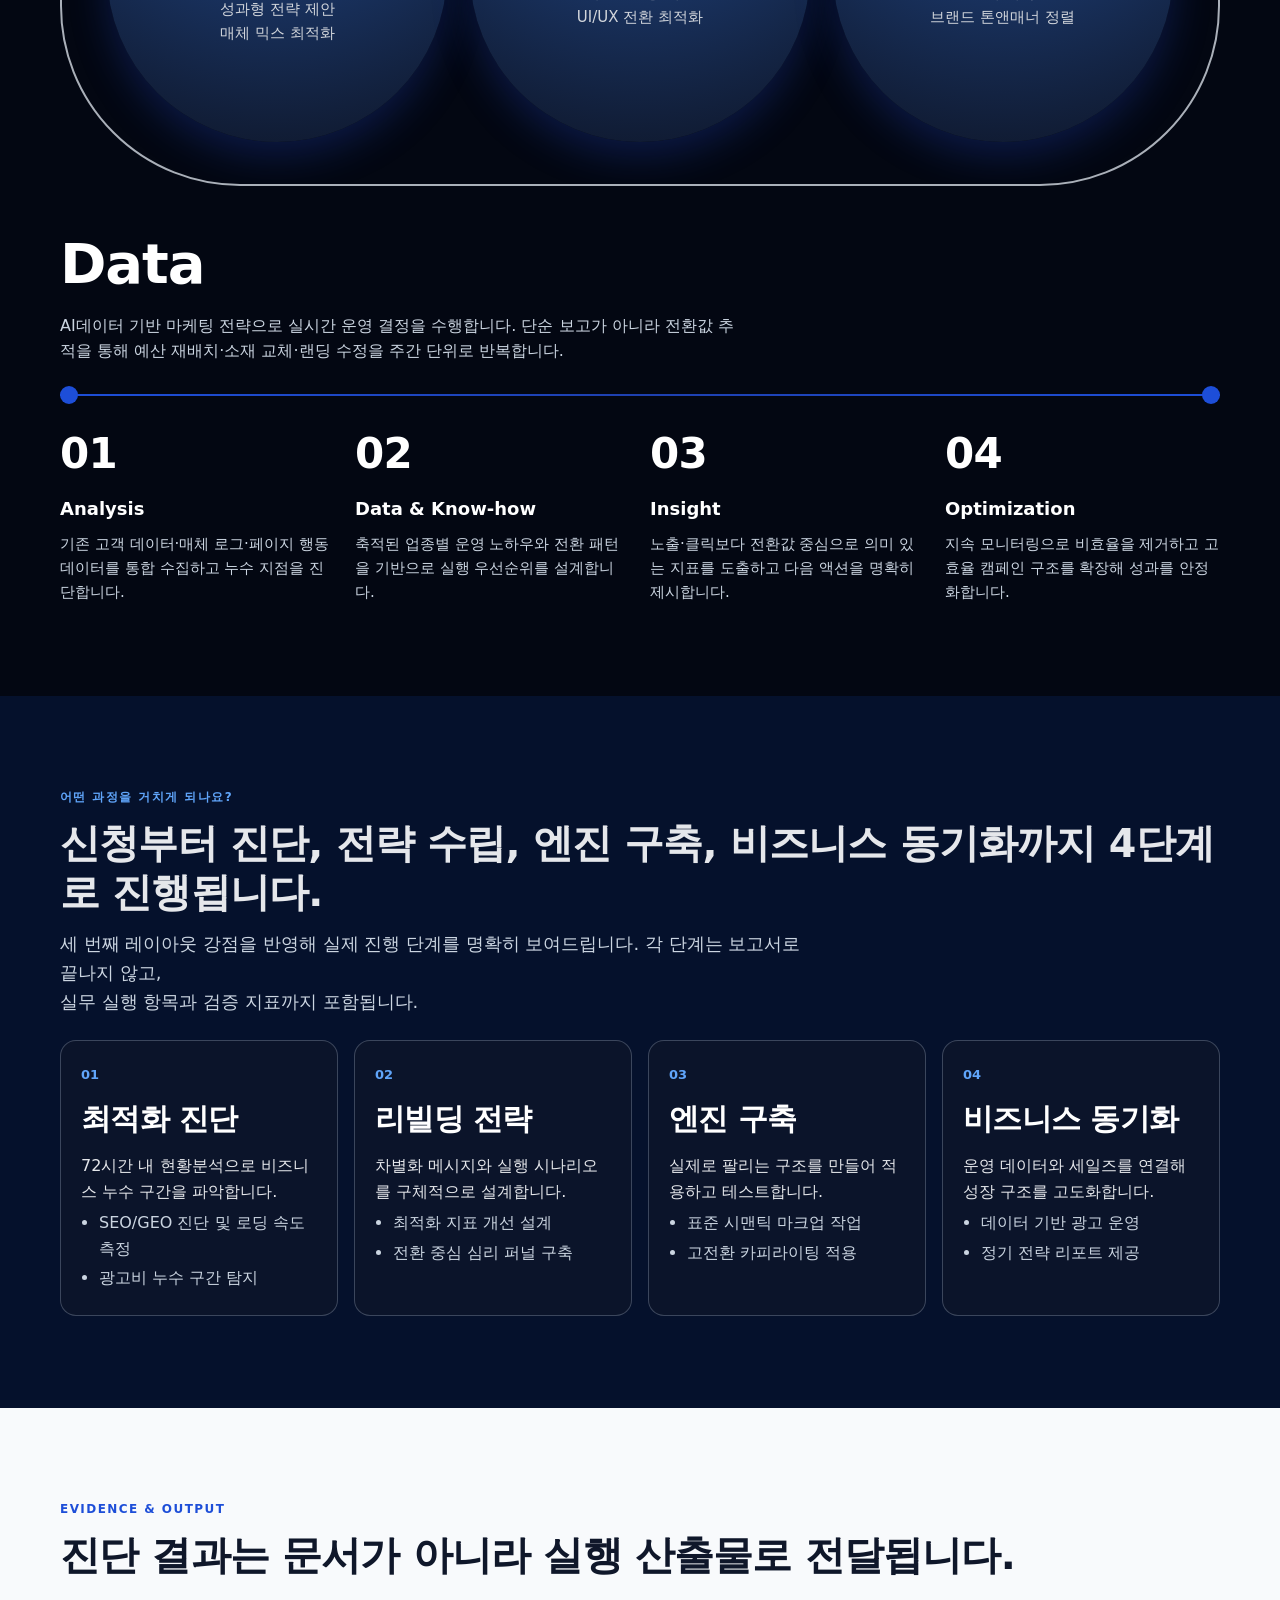
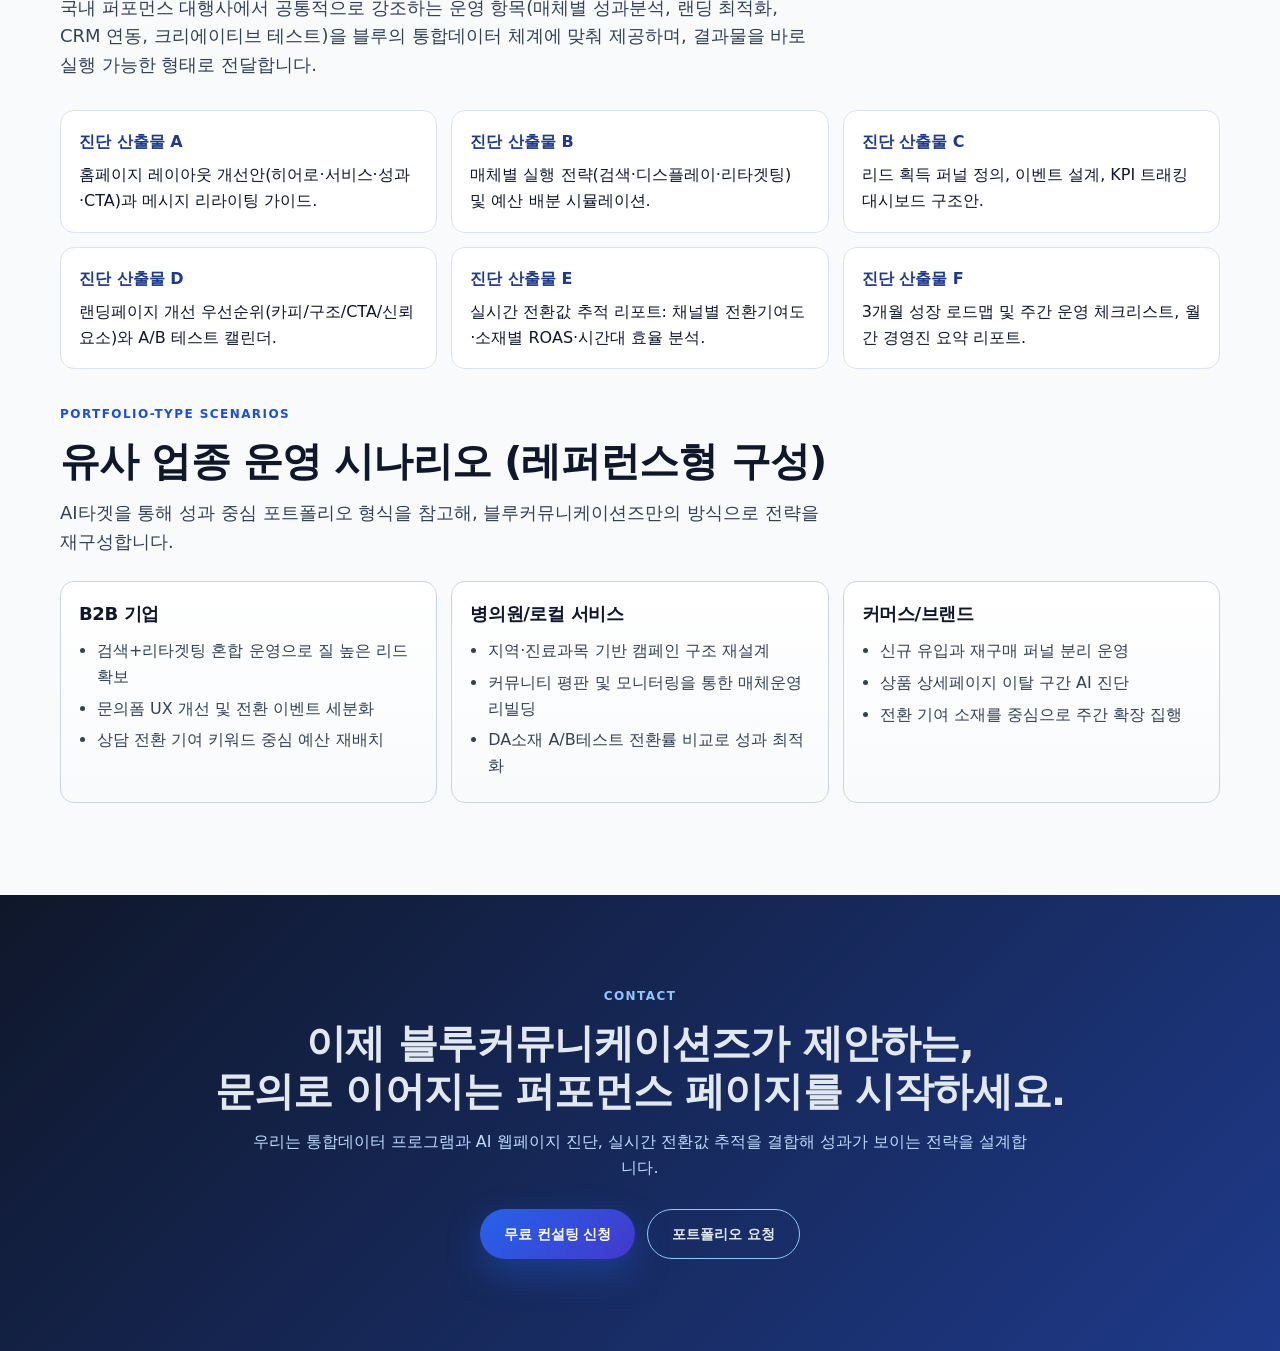
==== commit 81464dc2: "Update growthb-blue-landing2.html" ====
--- a/growthb-blue-landing2.html
+++ b/growthb-blue-landing2.html
@@ -365,8 +365,8 @@
           <h4>병의원/로컬 서비스</h4>
           <ul>
             <li>지역·진료과목 기반 캠페인 구조 재설계</li>
-            <li>전화/지도/예약 전환값 실시간 추적</li>
-            <li>소재별 예약 전환률 비교로 카피 고도화</li>
+            <li>커뮤니티 평판 및 모니터링을 통한 매체운영 리빌딩 </li>
+            <li>DA소재 A/B테스트 전환률 비교로 성과 최적화</li>
           </ul>
         </article>
         <article class="portfolio">
